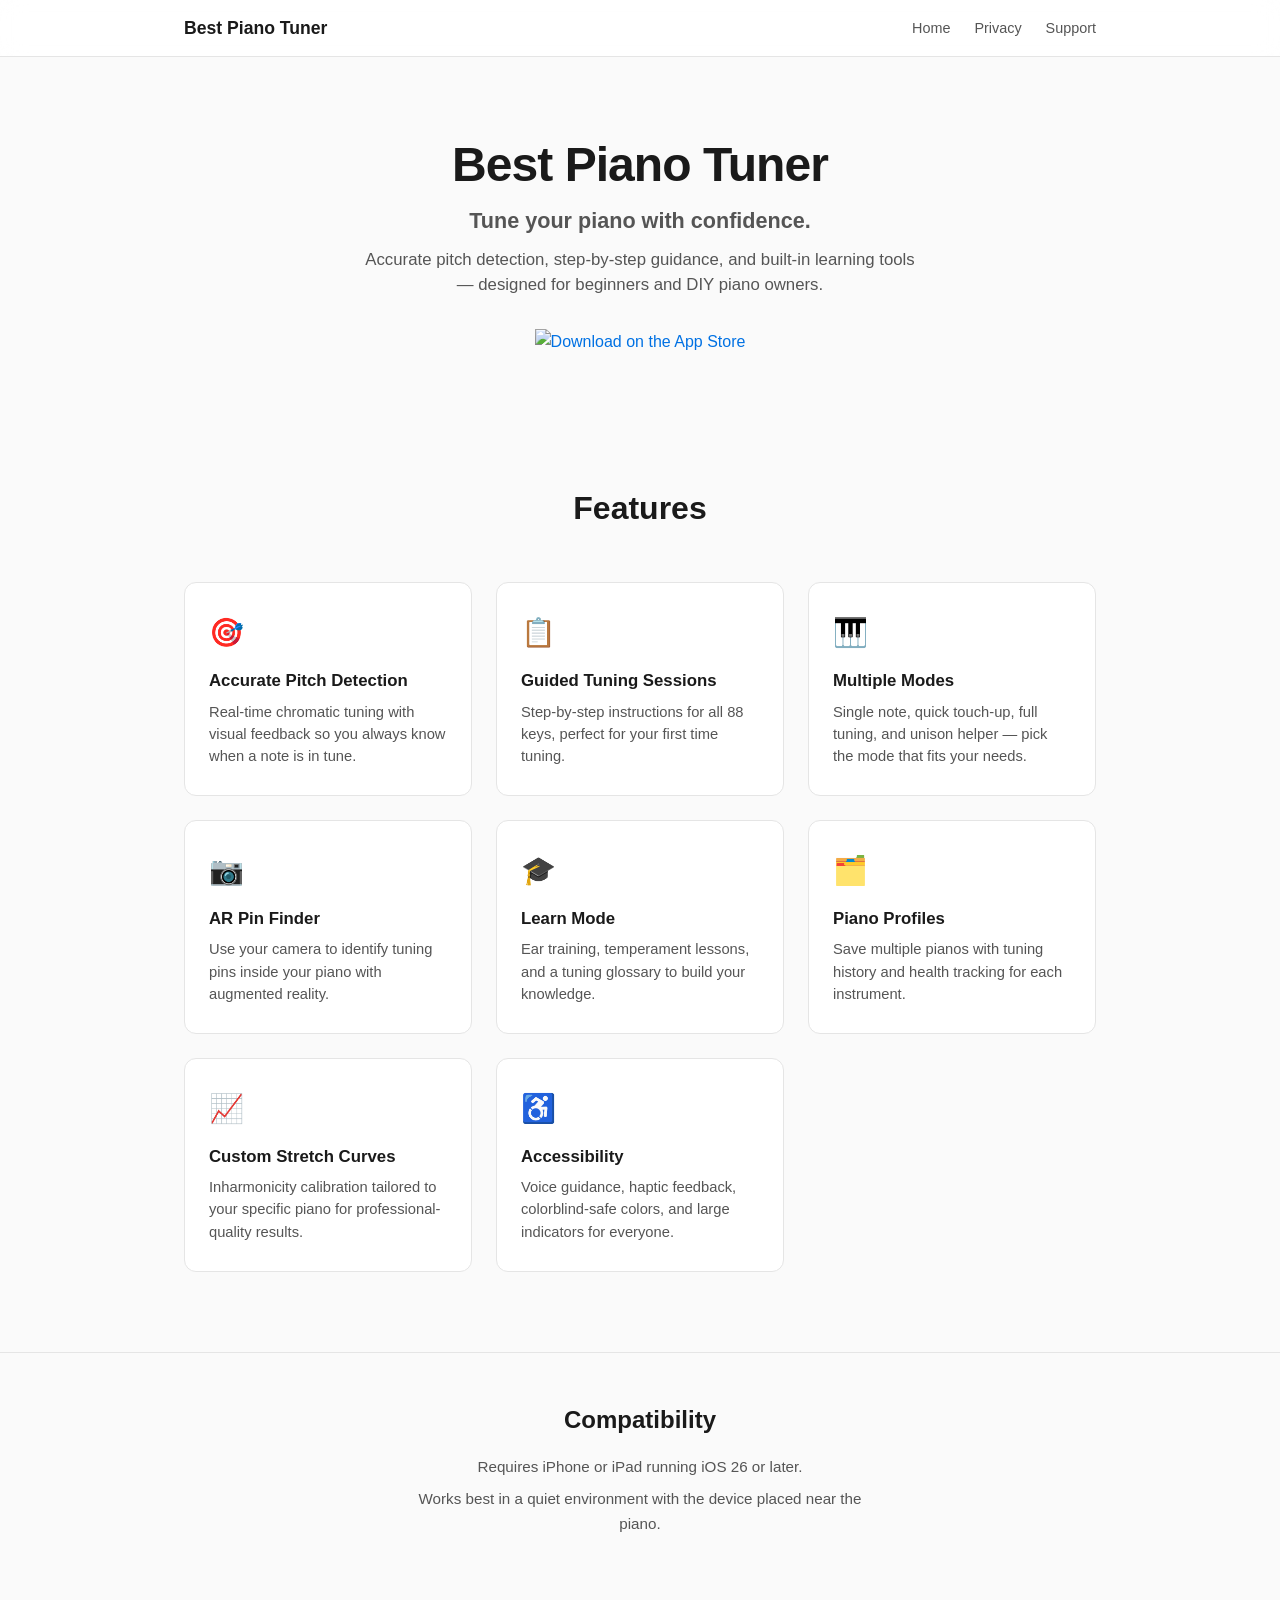
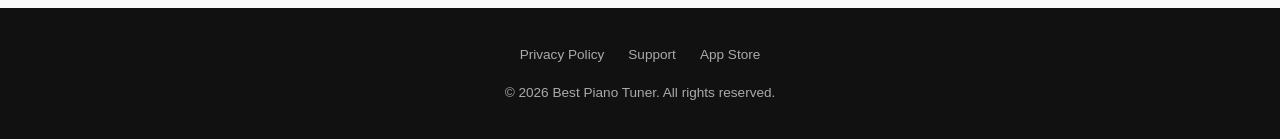
==== index.html @ fad6e64d "Add Best Piano Tuner website with landing, privacy, and support pages Three-page static site for the" ====
<!DOCTYPE html>
<html lang="en">
<head>
  <meta charset="UTF-8">
  <meta name="viewport" content="width=device-width, initial-scale=1.0">
  <title>Best Piano Tuner — Piano Tuning App for iPhone and iPad</title>
  <meta name="description" content="Best Piano Tuner is a piano tuning app for iPhone and iPad with accurate pitch detection, guided tuning sessions, AR pin finder, ear training, and piano profiles.">
  <link rel="stylesheet" href="style.css">
</head>
<body>

  <nav class="site-nav">
    <div class="container">
      <a href="index.html" class="logo">Best Piano Tuner</a>
      <ul class="nav-links">
        <li><a href="index.html">Home</a></li>
        <li><a href="privacy.html">Privacy</a></li>
        <li><a href="support.html">Support</a></li>
      </ul>
    </div>
  </nav>

  <header class="hero">
    <div class="container">
      <h1>Best Piano Tuner</h1>
      <p class="tagline">Tune your piano with confidence.</p>
      <p class="subtitle">Accurate pitch detection, step-by-step guidance, and built-in learning tools — designed for beginners and DIY piano owners.</p>
      <a href="https://apps.apple.com/app/best-piano-tuner" class="app-store-badge" aria-label="Download on the App Store">
        <img src="https://developer.apple.com/assets/elements/badges/download-on-the-app-store.svg" alt="Download on the App Store">
      </a>
    </div>
  </header>

  <section class="features">
    <div class="container">
      <h2>Features</h2>
      <div class="features-grid">

        <div class="feature-card">
          <span class="feature-icon" aria-hidden="true">🎯</span>
          <h3>Accurate Pitch Detection</h3>
          <p>Real-time chromatic tuning with visual feedback so you always know when a note is in tune.</p>
        </div>

        <div class="feature-card">
          <span class="feature-icon" aria-hidden="true">📋</span>
          <h3>Guided Tuning Sessions</h3>
          <p>Step-by-step instructions for all 88 keys, perfect for your first time tuning.</p>
        </div>

        <div class="feature-card">
          <span class="feature-icon" aria-hidden="true">🎹</span>
          <h3>Multiple Modes</h3>
          <p>Single note, quick touch-up, full tuning, and unison helper — pick the mode that fits your needs.</p>
        </div>

        <div class="feature-card">
          <span class="feature-icon" aria-hidden="true">📷</span>
          <h3>AR Pin Finder</h3>
          <p>Use your camera to identify tuning pins inside your piano with augmented reality.</p>
        </div>

        <div class="feature-card">
          <span class="feature-icon" aria-hidden="true">🎓</span>
          <h3>Learn Mode</h3>
          <p>Ear training, temperament lessons, and a tuning glossary to build your knowledge.</p>
        </div>

        <div class="feature-card">
          <span class="feature-icon" aria-hidden="true">🗂️</span>
          <h3>Piano Profiles</h3>
          <p>Save multiple pianos with tuning history and health tracking for each instrument.</p>
        </div>

        <div class="feature-card">
          <span class="feature-icon" aria-hidden="true">📈</span>
          <h3>Custom Stretch Curves</h3>
          <p>Inharmonicity calibration tailored to your specific piano for professional-quality results.</p>
        </div>

        <div class="feature-card">
          <span class="feature-icon" aria-hidden="true">♿</span>
          <h3>Accessibility</h3>
          <p>Voice guidance, haptic feedback, colorblind-safe colors, and large indicators for everyone.</p>
        </div>

      </div>
    </div>
  </section>

  <section class="compatibility">
    <div class="container">
      <h2>Compatibility</h2>
      <p>Requires iPhone or iPad running iOS 26 or later.</p>
      <p>Works best in a quiet environment with the device placed near the piano.</p>
    </div>
  </section>

  <footer class="site-footer">
    <ul class="footer-links">
      <li><a href="privacy.html">Privacy Policy</a></li>
      <li><a href="support.html">Support</a></li>
      <li><a href="https://apps.apple.com/app/best-piano-tuner">App Store</a></li>
    </ul>
    <p>&copy; 2026 Best Piano Tuner. All rights reserved.</p>
  </footer>

</body>
</html>
---- style.css ----
*, *::before, *::after {
  margin: 0;
  padding: 0;
  box-sizing: border-box;
}

:root {
  --color-bg: #fafafa;
  --color-text: #1a1a1a;
  --color-muted: #555;
  --color-accent: #0071e3;
  --color-accent-hover: #005bb5;
  --color-card-bg: #fff;
  --color-border: #e5e5e5;
  --color-footer-bg: #111;
  --color-footer-text: #aaa;
  --max-width: 960px;
  --radius: 12px;
}

html {
  font-size: 16px;
  scroll-behavior: smooth;
}

body {
  font-family: -apple-system, BlinkMacSystemFont, "Segoe UI", Roboto, Helvetica, Arial, sans-serif;
  color: var(--color-text);
  background: var(--color-bg);
  line-height: 1.6;
  -webkit-font-smoothing: antialiased;
}

a {
  color: var(--color-accent);
  text-decoration: none;
}

a:hover {
  text-decoration: underline;
}

/* ── Navigation ── */
.site-nav {
  background: rgba(255, 255, 255, 0.85);
  backdrop-filter: blur(12px);
  -webkit-backdrop-filter: blur(12px);
  border-bottom: 1px solid var(--color-border);
  position: sticky;
  top: 0;
  z-index: 100;
}

.site-nav .container {
  display: flex;
  align-items: center;
  justify-content: space-between;
  height: 56px;
}

.site-nav .logo {
  font-weight: 700;
  font-size: 1.1rem;
  color: var(--color-text);
}

.site-nav .logo:hover {
  text-decoration: none;
}

.nav-links {
  display: flex;
  gap: 24px;
  list-style: none;
}

.nav-links a {
  color: var(--color-muted);
  font-size: 0.9rem;
  font-weight: 500;
  transition: color 0.2s;
}

.nav-links a:hover {
  color: var(--color-text);
  text-decoration: none;
}

/* ── Container ── */
.container {
  max-width: var(--max-width);
  margin: 0 auto;
  padding: 0 24px;
}

/* ── Hero ── */
.hero {
  text-align: center;
  padding: 80px 24px 64px;
}

.hero h1 {
  font-size: 3rem;
  font-weight: 800;
  letter-spacing: -0.02em;
  line-height: 1.15;
  margin-bottom: 12px;
}

.hero .tagline {
  font-size: 1.35rem;
  font-weight: 600;
  color: var(--color-muted);
  margin-bottom: 8px;
}

.hero .subtitle {
  font-size: 1.05rem;
  color: var(--color-muted);
  max-width: 560px;
  margin: 0 auto 32px;
  line-height: 1.5;
}

.app-store-badge {
  display: inline-block;
  transition: opacity 0.2s;
}

.app-store-badge:hover {
  opacity: 0.8;
}

.app-store-badge img {
  height: 54px;
}

/* ── Features ── */
.features {
  padding: 64px 0 80px;
}

.features h2 {
  text-align: center;
  font-size: 2rem;
  font-weight: 700;
  margin-bottom: 48px;
}

.features-grid {
  display: grid;
  grid-template-columns: repeat(auto-fill, minmax(260px, 1fr));
  gap: 24px;
}

.feature-card {
  background: var(--color-card-bg);
  border: 1px solid var(--color-border);
  border-radius: var(--radius);
  padding: 28px 24px;
  transition: box-shadow 0.2s, transform 0.2s;
}

.feature-card:hover {
  box-shadow: 0 4px 20px rgba(0, 0, 0, 0.06);
  transform: translateY(-2px);
}

.feature-icon {
  font-size: 1.75rem;
  margin-bottom: 12px;
  display: block;
}

.feature-card h3 {
  font-size: 1.05rem;
  font-weight: 700;
  margin-bottom: 6px;
}

.feature-card p {
  font-size: 0.92rem;
  color: var(--color-muted);
  line-height: 1.5;
}

/* ── Compatibility ── */
.compatibility {
  text-align: center;
  padding: 48px 0 64px;
  border-top: 1px solid var(--color-border);
}

.compatibility h2 {
  font-size: 1.5rem;
  font-weight: 700;
  margin-bottom: 16px;
}

.compatibility p {
  font-size: 0.95rem;
  color: var(--color-muted);
  max-width: 480px;
  margin: 0 auto 8px;
}

/* ── Content pages (privacy, support) ── */
.page-content {
  padding: 64px 0 80px;
}

.page-content h1 {
  font-size: 2.2rem;
  font-weight: 800;
  margin-bottom: 8px;
}

.page-content .last-updated {
  font-size: 0.9rem;
  color: var(--color-muted);
  margin-bottom: 40px;
}

.page-content h2 {
  font-size: 1.35rem;
  font-weight: 700;
  margin: 36px 0 12px;
}

.page-content h3 {
  font-size: 1.1rem;
  font-weight: 600;
  margin: 24px 0 8px;
}

.page-content p {
  margin-bottom: 14px;
  color: var(--color-text);
  line-height: 1.7;
}

.page-content ul {
  margin: 0 0 14px 24px;
}

.page-content li {
  margin-bottom: 6px;
  line-height: 1.6;
}

/* ── FAQ ── */
.faq-item {
  border-bottom: 1px solid var(--color-border);
  padding: 20px 0;
}

.faq-item:first-of-type {
  border-top: 1px solid var(--color-border);
}

.faq-item dt {
  font-weight: 700;
  font-size: 1rem;
  margin-bottom: 8px;
}

.faq-item dd {
  color: var(--color-muted);
  font-size: 0.95rem;
  line-height: 1.6;
}

/* ── Footer ── */
.site-footer {
  background: var(--color-footer-bg);
  color: var(--color-footer-text);
  text-align: center;
  padding: 36px 24px;
  font-size: 0.85rem;
}

.footer-links {
  display: flex;
  justify-content: center;
  gap: 24px;
  list-style: none;
  margin-bottom: 16px;
}

.footer-links a {
  color: var(--color-footer-text);
  transition: color 0.2s;
}

.footer-links a:hover {
  color: #fff;
  text-decoration: none;
}

/* ── Responsive ── */
@media (max-width: 600px) {
  .hero h1 {
    font-size: 2rem;
  }

  .hero .tagline {
    font-size: 1.1rem;
  }

  .hero .subtitle {
    font-size: 0.95rem;
  }

  .features-grid {
    grid-template-columns: 1fr;
  }

  .nav-links {
    gap: 16px;
  }

  .nav-links a {
    font-size: 0.82rem;
  }
}
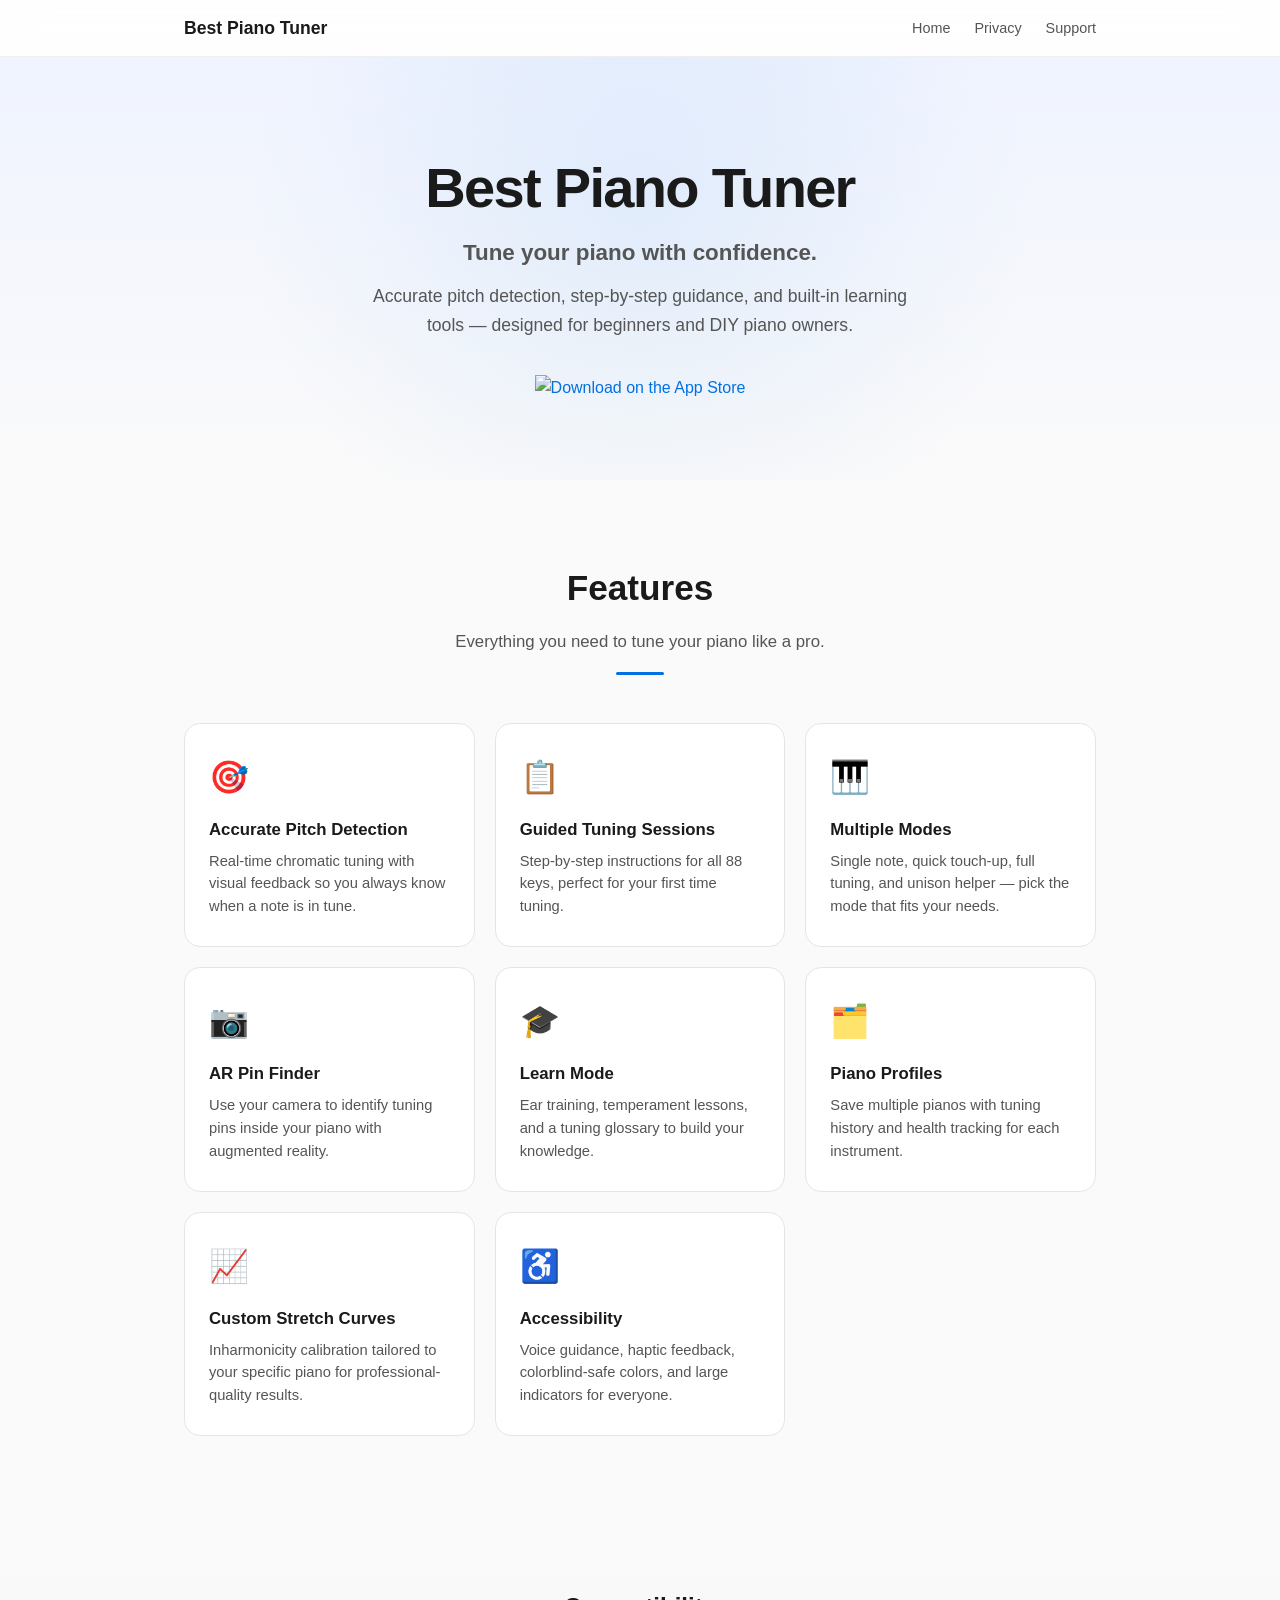
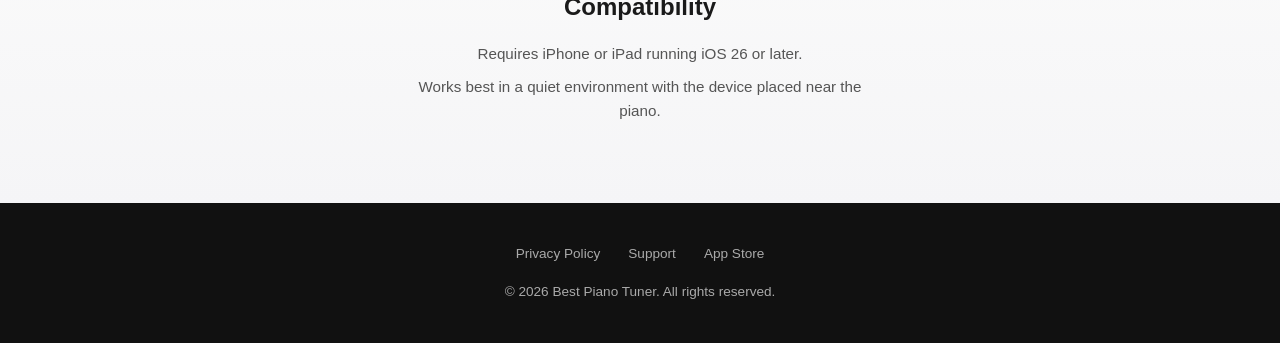
==== commit b91553ce: "Polish website with animations, better privacy page, and visual upgrades Landing page: - Gradient he" ====
--- a/index.html
+++ b/index.html
@@ -33,52 +33,54 @@
 
   <section class="features">
     <div class="container">
-      <h2>Features</h2>
+      <h2 class="fade-in">Features</h2>
+      <p class="section-subtitle fade-in">Everything you need to tune your piano like a pro.</p>
+      <hr class="section-divider fade-in">
       <div class="features-grid">
 
-        <div class="feature-card">
+        <div class="feature-card fade-in">
           <span class="feature-icon" aria-hidden="true">🎯</span>
           <h3>Accurate Pitch Detection</h3>
           <p>Real-time chromatic tuning with visual feedback so you always know when a note is in tune.</p>
         </div>
 
-        <div class="feature-card">
+        <div class="feature-card fade-in">
           <span class="feature-icon" aria-hidden="true">📋</span>
           <h3>Guided Tuning Sessions</h3>
           <p>Step-by-step instructions for all 88 keys, perfect for your first time tuning.</p>
         </div>
 
-        <div class="feature-card">
+        <div class="feature-card fade-in">
           <span class="feature-icon" aria-hidden="true">🎹</span>
           <h3>Multiple Modes</h3>
           <p>Single note, quick touch-up, full tuning, and unison helper — pick the mode that fits your needs.</p>
         </div>
 
-        <div class="feature-card">
+        <div class="feature-card fade-in">
           <span class="feature-icon" aria-hidden="true">📷</span>
           <h3>AR Pin Finder</h3>
           <p>Use your camera to identify tuning pins inside your piano with augmented reality.</p>
         </div>
 
-        <div class="feature-card">
+        <div class="feature-card fade-in">
           <span class="feature-icon" aria-hidden="true">🎓</span>
           <h3>Learn Mode</h3>
           <p>Ear training, temperament lessons, and a tuning glossary to build your knowledge.</p>
         </div>
 
-        <div class="feature-card">
+        <div class="feature-card fade-in">
           <span class="feature-icon" aria-hidden="true">🗂️</span>
           <h3>Piano Profiles</h3>
           <p>Save multiple pianos with tuning history and health tracking for each instrument.</p>
         </div>
 
-        <div class="feature-card">
+        <div class="feature-card fade-in">
           <span class="feature-icon" aria-hidden="true">📈</span>
           <h3>Custom Stretch Curves</h3>
           <p>Inharmonicity calibration tailored to your specific piano for professional-quality results.</p>
         </div>
 
-        <div class="feature-card">
+        <div class="feature-card fade-in">
           <span class="feature-icon" aria-hidden="true">♿</span>
           <h3>Accessibility</h3>
           <p>Voice guidance, haptic feedback, colorblind-safe colors, and large indicators for everyone.</p>
@@ -88,7 +90,7 @@
     </div>
   </section>
 
-  <section class="compatibility">
+  <section class="compatibility fade-in">
     <div class="container">
       <h2>Compatibility</h2>
       <p>Requires iPhone or iPad running iOS 26 or later.</p>
@@ -105,5 +107,27 @@
     <p>&copy; 2026 Best Piano Tuner. All rights reserved.</p>
   </footer>
 
+  <script>
+    document.addEventListener("DOMContentLoaded", function () {
+      var els = document.querySelectorAll(".fade-in");
+      if (!("IntersectionObserver" in window)) {
+        els.forEach(function (el) { el.classList.add("visible"); });
+        return;
+      }
+      var observer = new IntersectionObserver(function (entries) {
+        entries.forEach(function (entry) {
+          if (entry.isIntersecting) {
+            entry.target.classList.add("visible");
+            observer.unobserve(entry.target);
+          }
+        });
+      }, { threshold: 0.1, rootMargin: "0px 0px -40px 0px" });
+      els.forEach(function (el, i) {
+        el.style.transitionDelay = (i * 0.06) + "s";
+        observer.observe(el);
+      });
+    });
+  </script>
+
 </body>
 </html>
--- a/style.css
+++ b/style.css
@@ -15,7 +15,7 @@
   --color-footer-bg: #111;
   --color-footer-text: #aaa;
   --max-width: 960px;
-  --radius: 12px;
+  --radius: 16px;
 }
 
 html {
@@ -40,12 +40,52 @@
   text-decoration: underline;
 }
 
+/* ── Fade-in animation ── */
+@keyframes fadeInUp {
+  from {
+    opacity: 0;
+    transform: translateY(24px);
+  }
+  to {
+    opacity: 1;
+    transform: translateY(0);
+  }
+}
+
+@keyframes fadeIn {
+  from { opacity: 0; }
+  to { opacity: 1; }
+}
+
+@keyframes scaleIn {
+  from {
+    opacity: 0;
+    transform: scale(0.92);
+  }
+  to {
+    opacity: 1;
+    transform: scale(1);
+  }
+}
+
+.fade-in {
+  opacity: 0;
+  transform: translateY(24px);
+  transition: opacity 0.7s cubic-bezier(0.22, 1, 0.36, 1),
+              transform 0.7s cubic-bezier(0.22, 1, 0.36, 1);
+}
+
+.fade-in.visible {
+  opacity: 1;
+  transform: translateY(0);
+}
+
 /* ── Navigation ── */
 .site-nav {
-  background: rgba(255, 255, 255, 0.85);
-  backdrop-filter: blur(12px);
-  -webkit-backdrop-filter: blur(12px);
-  border-bottom: 1px solid var(--color-border);
+  background: rgba(255, 255, 255, 0.82);
+  backdrop-filter: blur(20px) saturate(180%);
+  -webkit-backdrop-filter: blur(20px) saturate(180%);
+  border-bottom: 1px solid rgba(0, 0, 0, 0.06);
   position: sticky;
   top: 0;
   z-index: 100;
@@ -96,61 +136,98 @@
 /* ── Hero ── */
 .hero {
   text-align: center;
-  padding: 80px 24px 64px;
+  padding: 100px 24px 80px;
+  background: linear-gradient(180deg, #f0f4ff 0%, var(--color-bg) 100%);
+  position: relative;
+  overflow: hidden;
+}
+
+.hero::before {
+  content: "";
+  position: absolute;
+  top: -60%;
+  left: 50%;
+  transform: translateX(-50%);
+  width: 800px;
+  height: 800px;
+  background: radial-gradient(circle, rgba(0, 113, 227, 0.08) 0%, transparent 70%);
+  pointer-events: none;
 }
 
 .hero h1 {
-  font-size: 3rem;
+  font-size: 3.5rem;
   font-weight: 800;
-  letter-spacing: -0.02em;
-  line-height: 1.15;
+  letter-spacing: -0.03em;
+  line-height: 1.1;
+  margin-bottom: 16px;
+  animation: fadeInUp 0.8s cubic-bezier(0.22, 1, 0.36, 1) both;
+}
+
+.hero .tagline {
+  font-size: 1.4rem;
+  font-weight: 600;
+  color: var(--color-muted);
   margin-bottom: 12px;
-}
-
-.hero .tagline {
-  font-size: 1.35rem;
-  font-weight: 600;
-  color: var(--color-muted);
-  margin-bottom: 8px;
+  animation: fadeInUp 0.8s cubic-bezier(0.22, 1, 0.36, 1) 0.1s both;
 }
 
 .hero .subtitle {
-  font-size: 1.05rem;
-  color: var(--color-muted);
-  max-width: 560px;
-  margin: 0 auto 32px;
-  line-height: 1.5;
+  font-size: 1.1rem;
+  color: var(--color-muted);
+  max-width: 540px;
+  margin: 0 auto 36px;
+  line-height: 1.6;
+  animation: fadeInUp 0.8s cubic-bezier(0.22, 1, 0.36, 1) 0.2s both;
 }
 
 .app-store-badge {
   display: inline-block;
-  transition: opacity 0.2s;
+  transition: opacity 0.2s, transform 0.2s;
+  animation: fadeInUp 0.8s cubic-bezier(0.22, 1, 0.36, 1) 0.3s both;
 }
 
 .app-store-badge:hover {
-  opacity: 0.8;
+  opacity: 0.85;
+  transform: scale(1.04);
 }
 
 .app-store-badge img {
   height: 54px;
 }
 
+/* ── Section divider ── */
+.section-divider {
+  width: 48px;
+  height: 3px;
+  background: var(--color-accent);
+  border: none;
+  border-radius: 2px;
+  margin: 0 auto 48px;
+}
+
 /* ── Features ── */
 .features {
-  padding: 64px 0 80px;
+  padding: 80px 0 96px;
 }
 
 .features h2 {
   text-align: center;
-  font-size: 2rem;
-  font-weight: 700;
-  margin-bottom: 48px;
+  font-size: 2.2rem;
+  font-weight: 700;
+  margin-bottom: 12px;
+}
+
+.features .section-subtitle {
+  text-align: center;
+  color: var(--color-muted);
+  font-size: 1.05rem;
+  margin-bottom: 16px;
 }
 
 .features-grid {
   display: grid;
   grid-template-columns: repeat(auto-fill, minmax(260px, 1fr));
-  gap: 24px;
+  gap: 20px;
 }
 
 .feature-card {
@@ -158,17 +235,39 @@
   border: 1px solid var(--color-border);
   border-radius: var(--radius);
   padding: 28px 24px;
-  transition: box-shadow 0.2s, transform 0.2s;
+  transition: box-shadow 0.35s cubic-bezier(0.22, 1, 0.36, 1),
+              transform 0.35s cubic-bezier(0.22, 1, 0.36, 1),
+              border-color 0.35s;
+  position: relative;
+  overflow: hidden;
+}
+
+.feature-card::before {
+  content: "";
+  position: absolute;
+  top: 0;
+  left: 0;
+  right: 0;
+  height: 3px;
+  background: linear-gradient(90deg, var(--color-accent), #64b5f6);
+  transform: scaleX(0);
+  transform-origin: left;
+  transition: transform 0.35s cubic-bezier(0.22, 1, 0.36, 1);
 }
 
 .feature-card:hover {
-  box-shadow: 0 4px 20px rgba(0, 0, 0, 0.06);
-  transform: translateY(-2px);
+  box-shadow: 0 8px 32px rgba(0, 0, 0, 0.08);
+  transform: translateY(-4px);
+  border-color: rgba(0, 113, 227, 0.2);
+}
+
+.feature-card:hover::before {
+  transform: scaleX(1);
 }
 
 .feature-icon {
-  font-size: 1.75rem;
-  margin-bottom: 12px;
+  font-size: 2rem;
+  margin-bottom: 14px;
   display: block;
 }
 
@@ -181,14 +280,14 @@
 .feature-card p {
   font-size: 0.92rem;
   color: var(--color-muted);
-  line-height: 1.5;
+  line-height: 1.55;
 }
 
 /* ── Compatibility ── */
 .compatibility {
   text-align: center;
-  padding: 48px 0 64px;
-  border-top: 1px solid var(--color-border);
+  padding: 56px 0 72px;
+  background: linear-gradient(180deg, var(--color-bg) 0%, #f5f5f7 100%);
 }
 
 .compatibility h2 {
@@ -207,24 +306,28 @@
 /* ── Content pages (privacy, support) ── */
 .page-content {
   padding: 64px 0 80px;
+  animation: fadeIn 0.6s ease both;
 }
 
 .page-content h1 {
-  font-size: 2.2rem;
+  font-size: 2.4rem;
   font-weight: 800;
   margin-bottom: 8px;
+  letter-spacing: -0.02em;
 }
 
 .page-content .last-updated {
-  font-size: 0.9rem;
+  font-size: 0.88rem;
   color: var(--color-muted);
   margin-bottom: 40px;
+  padding-bottom: 24px;
+  border-bottom: 1px solid var(--color-border);
 }
 
 .page-content h2 {
   font-size: 1.35rem;
   font-weight: 700;
-  margin: 36px 0 12px;
+  margin: 40px 0 12px;
 }
 
 .page-content h3 {
@@ -236,7 +339,7 @@
 .page-content p {
   margin-bottom: 14px;
   color: var(--color-text);
-  line-height: 1.7;
+  line-height: 1.75;
 }
 
 .page-content ul {
@@ -248,10 +351,69 @@
   line-height: 1.6;
 }
 
+/* ── Privacy summary cards ── */
+.privacy-summary {
+  display: grid;
+  grid-template-columns: repeat(auto-fill, minmax(200px, 1fr));
+  gap: 16px;
+  margin: 28px 0 40px;
+}
+
+.privacy-card {
+  background: var(--color-card-bg);
+  border: 1px solid var(--color-border);
+  border-radius: var(--radius);
+  padding: 20px;
+  text-align: center;
+  transition: box-shadow 0.3s, transform 0.3s;
+}
+
+.privacy-card:hover {
+  box-shadow: 0 4px 16px rgba(0, 0, 0, 0.06);
+  transform: translateY(-2px);
+}
+
+.privacy-card .privacy-icon {
+  font-size: 1.75rem;
+  display: block;
+  margin-bottom: 8px;
+}
+
+.privacy-card h3 {
+  font-size: 0.95rem;
+  font-weight: 700;
+  margin: 0 0 4px;
+}
+
+.privacy-card p {
+  font-size: 0.85rem;
+  color: var(--color-muted);
+  margin: 0;
+  line-height: 1.45;
+}
+
+/* ── Privacy detail sections ── */
+.privacy-section {
+  background: var(--color-card-bg);
+  border: 1px solid var(--color-border);
+  border-radius: var(--radius);
+  padding: 24px;
+  margin-bottom: 16px;
+}
+
+.privacy-section h3 {
+  margin-top: 0;
+}
+
+.privacy-section p {
+  margin-bottom: 0;
+}
+
 /* ── FAQ ── */
 .faq-item {
   border-bottom: 1px solid var(--color-border);
-  padding: 20px 0;
+  padding: 24px 0;
+  transition: background 0.2s;
 }
 
 .faq-item:first-of-type {
@@ -260,14 +422,39 @@
 
 .faq-item dt {
   font-weight: 700;
-  font-size: 1rem;
+  font-size: 1.02rem;
   margin-bottom: 8px;
+  color: var(--color-text);
+}
+
+.faq-item dt::before {
+  content: "Q: ";
+  color: var(--color-accent);
+  font-weight: 800;
 }
 
 .faq-item dd {
   color: var(--color-muted);
   font-size: 0.95rem;
-  line-height: 1.6;
+  line-height: 1.65;
+  padding-left: 24px;
+}
+
+/* ── Contact card ── */
+.contact-card {
+  background: linear-gradient(135deg, #f0f4ff, #f8f9ff);
+  border: 1px solid rgba(0, 113, 227, 0.15);
+  border-radius: var(--radius);
+  padding: 28px;
+  margin-top: 32px;
+}
+
+.contact-card h2 {
+  margin-top: 0;
+}
+
+.contact-card a {
+  font-weight: 600;
 }
 
 /* ── Footer ── */
@@ -275,14 +462,14 @@
   background: var(--color-footer-bg);
   color: var(--color-footer-text);
   text-align: center;
-  padding: 36px 24px;
+  padding: 40px 24px;
   font-size: 0.85rem;
 }
 
 .footer-links {
   display: flex;
   justify-content: center;
-  gap: 24px;
+  gap: 28px;
   list-style: none;
   margin-bottom: 16px;
 }
@@ -299,22 +486,34 @@
 
 /* ── Responsive ── */
 @media (max-width: 600px) {
+  .hero {
+    padding: 72px 24px 56px;
+  }
+
   .hero h1 {
-    font-size: 2rem;
+    font-size: 2.2rem;
   }
 
   .hero .tagline {
-    font-size: 1.1rem;
+    font-size: 1.15rem;
   }
 
   .hero .subtitle {
     font-size: 0.95rem;
   }
 
+  .features {
+    padding: 56px 0 64px;
+  }
+
   .features-grid {
     grid-template-columns: 1fr;
   }
 
+  .privacy-summary {
+    grid-template-columns: repeat(2, 1fr);
+  }
+
   .nav-links {
     gap: 16px;
   }
@@ -322,4 +521,8 @@
   .nav-links a {
     font-size: 0.82rem;
   }
-}
+
+  .page-content h1 {
+    font-size: 1.8rem;
+  }
+}
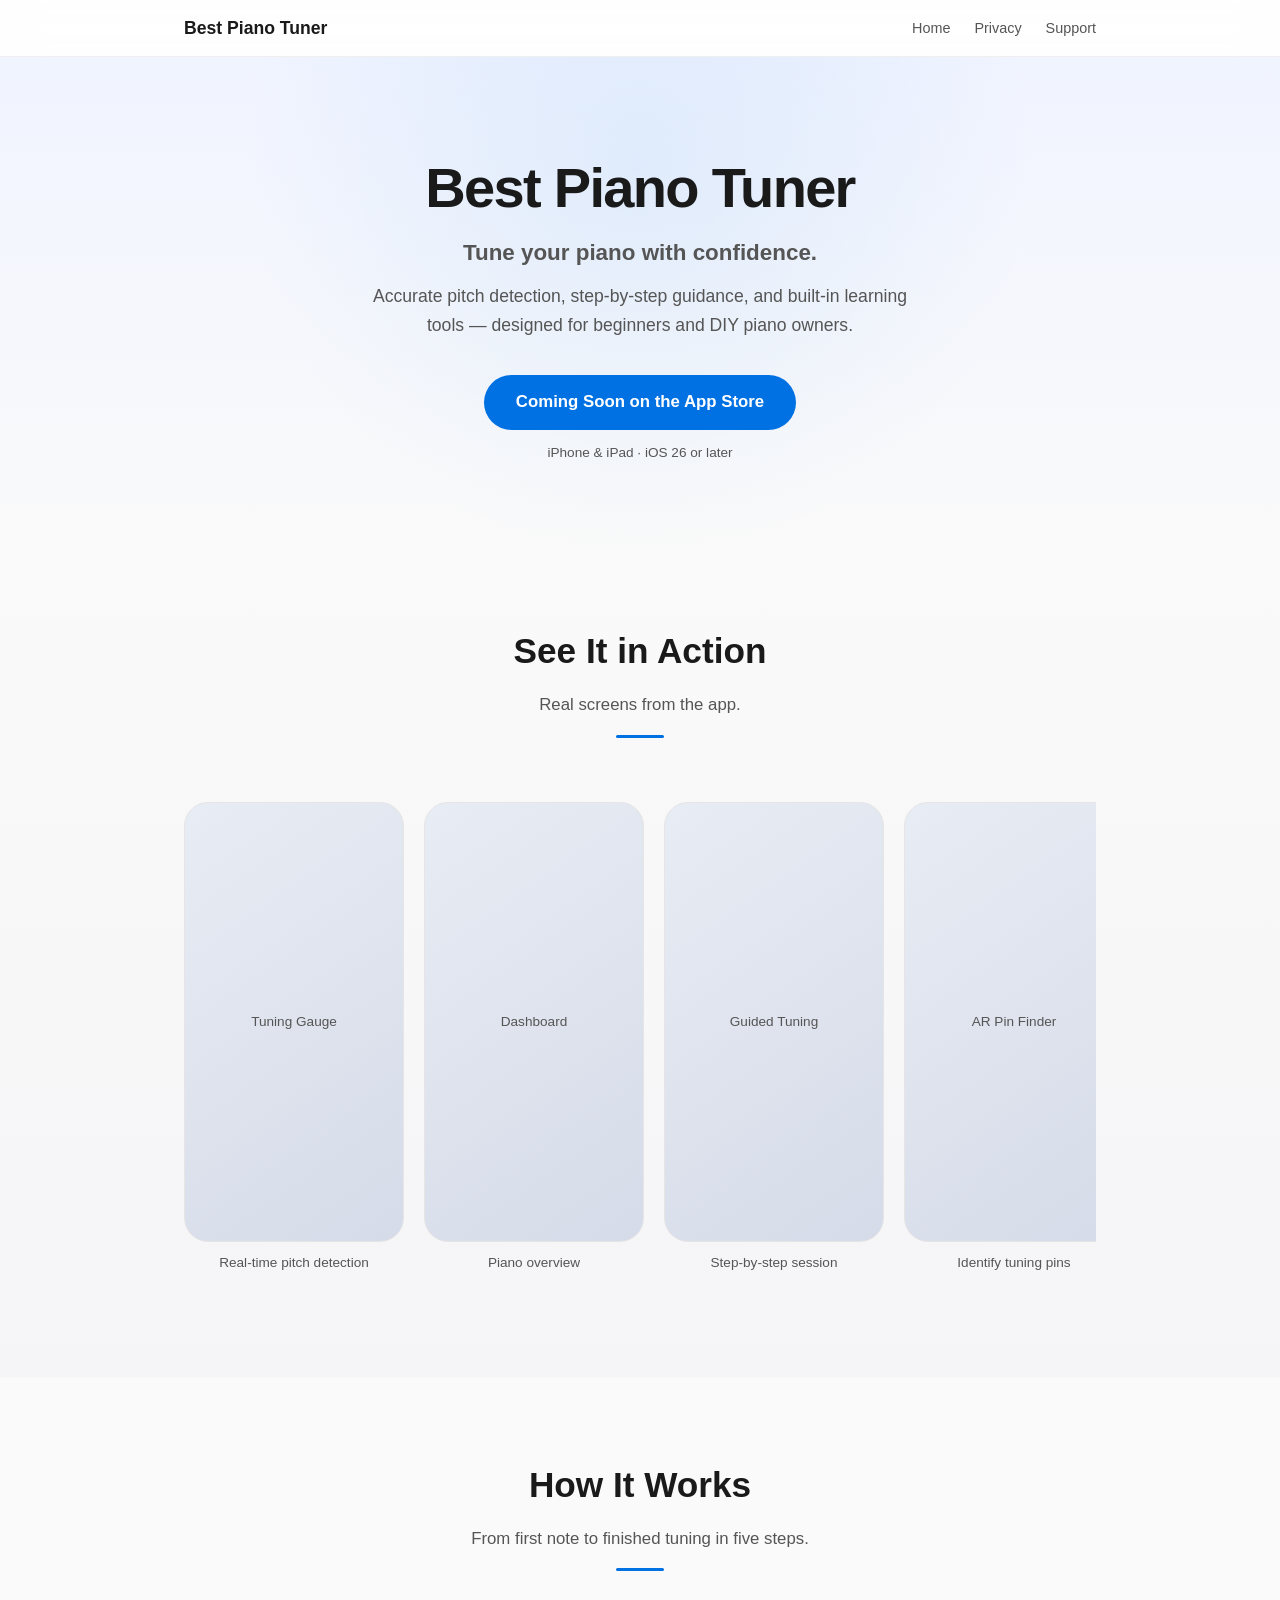
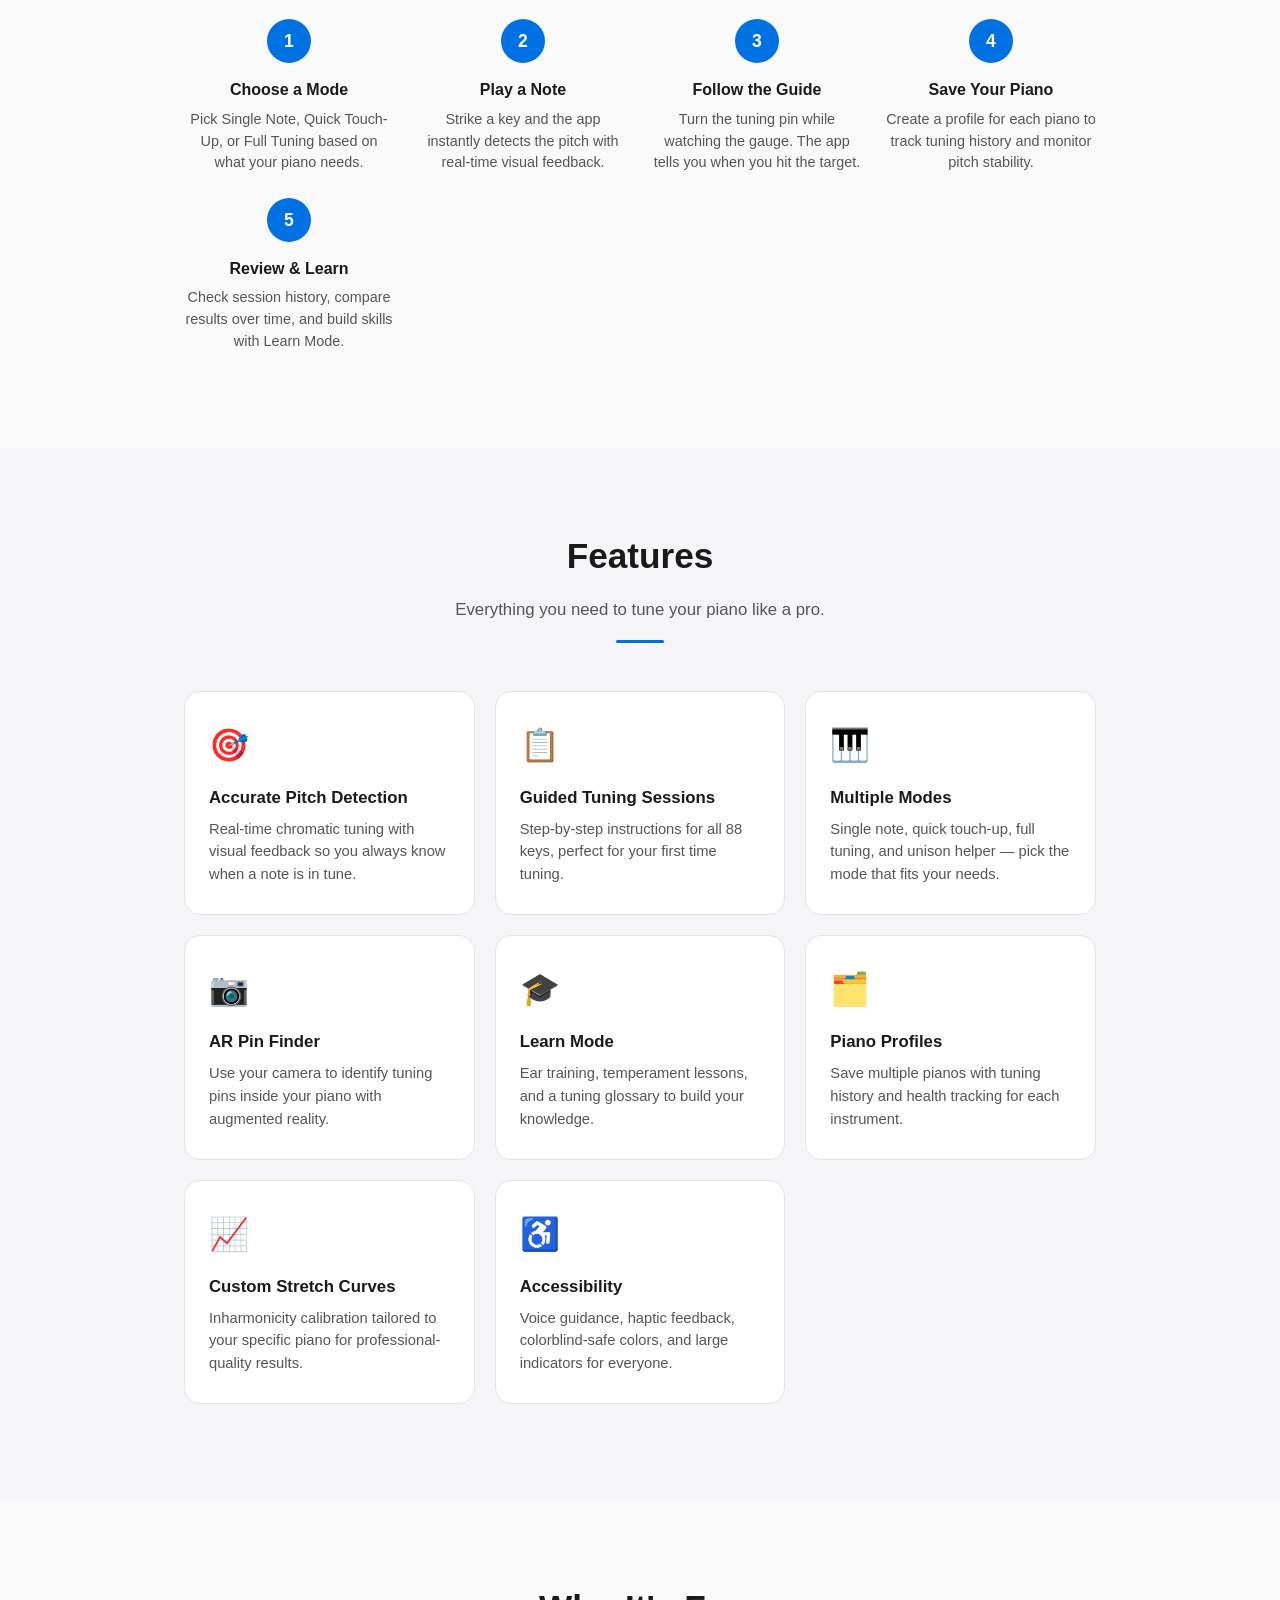
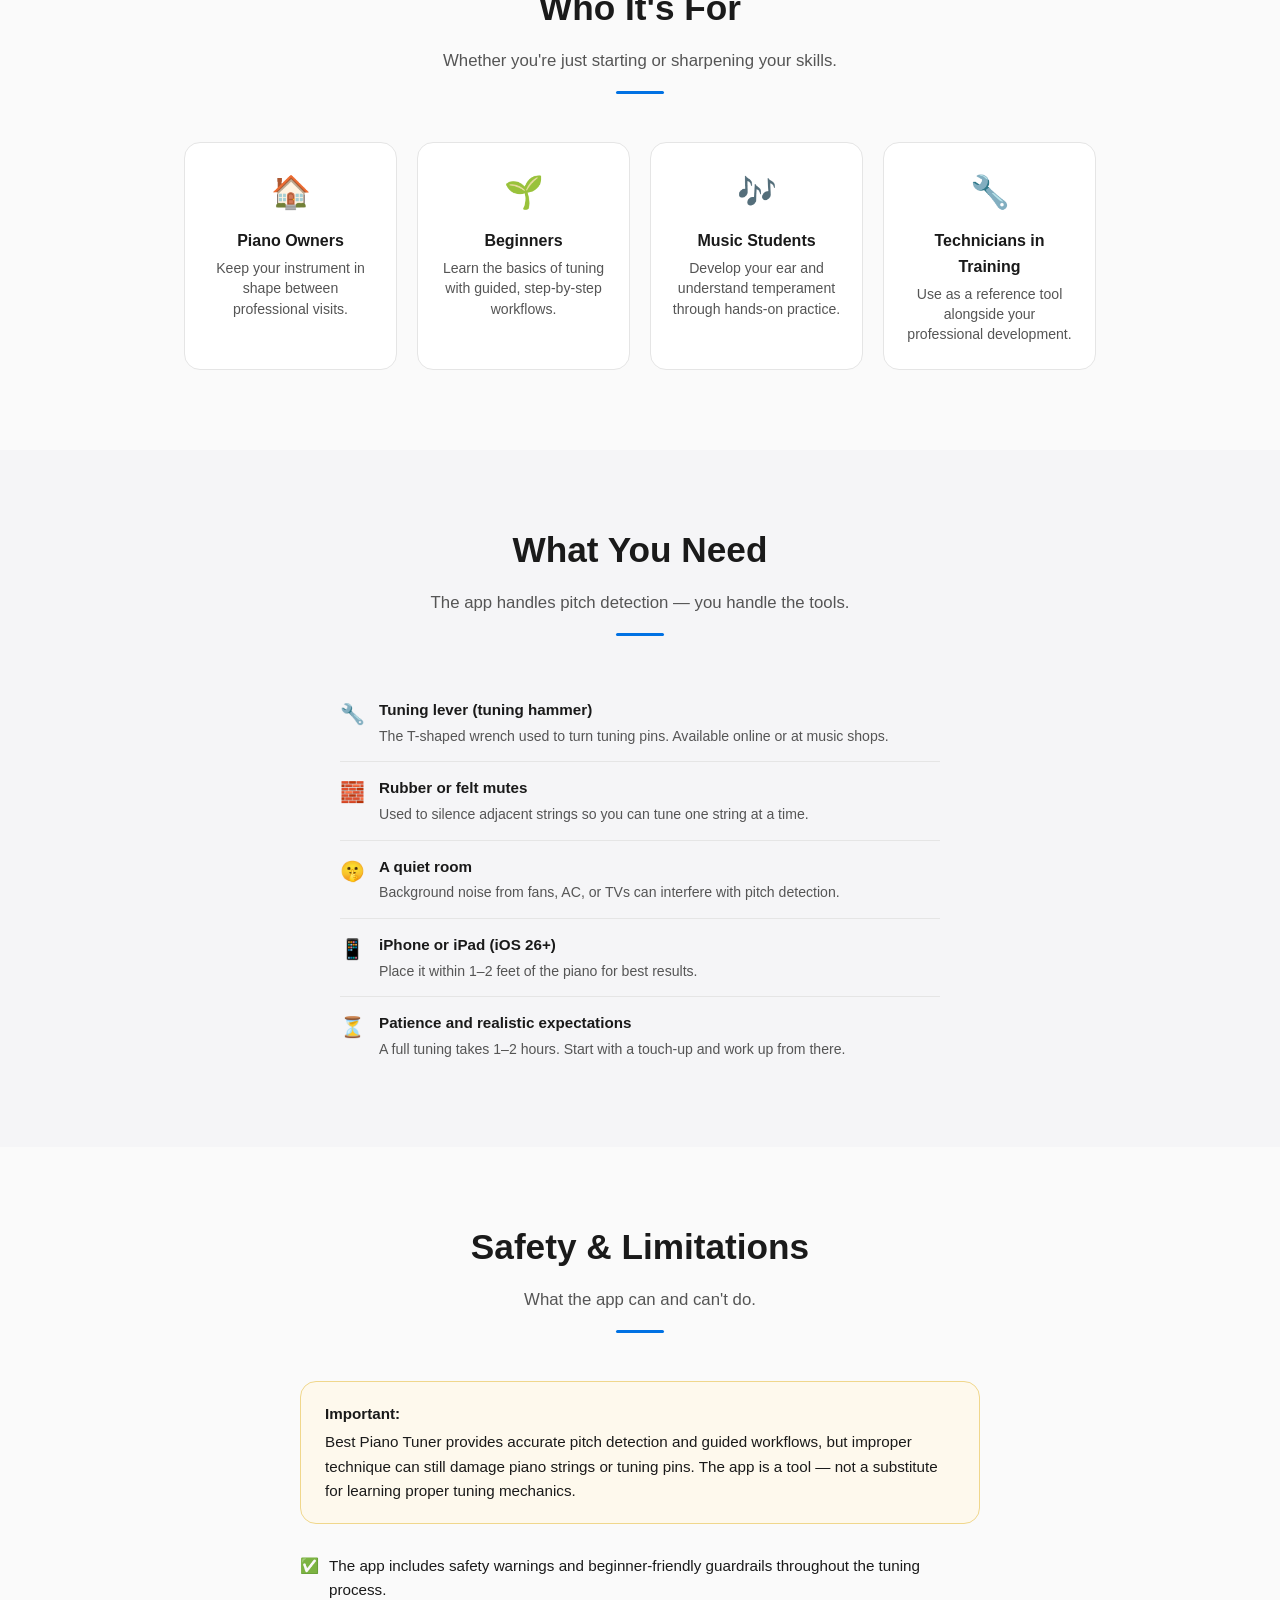
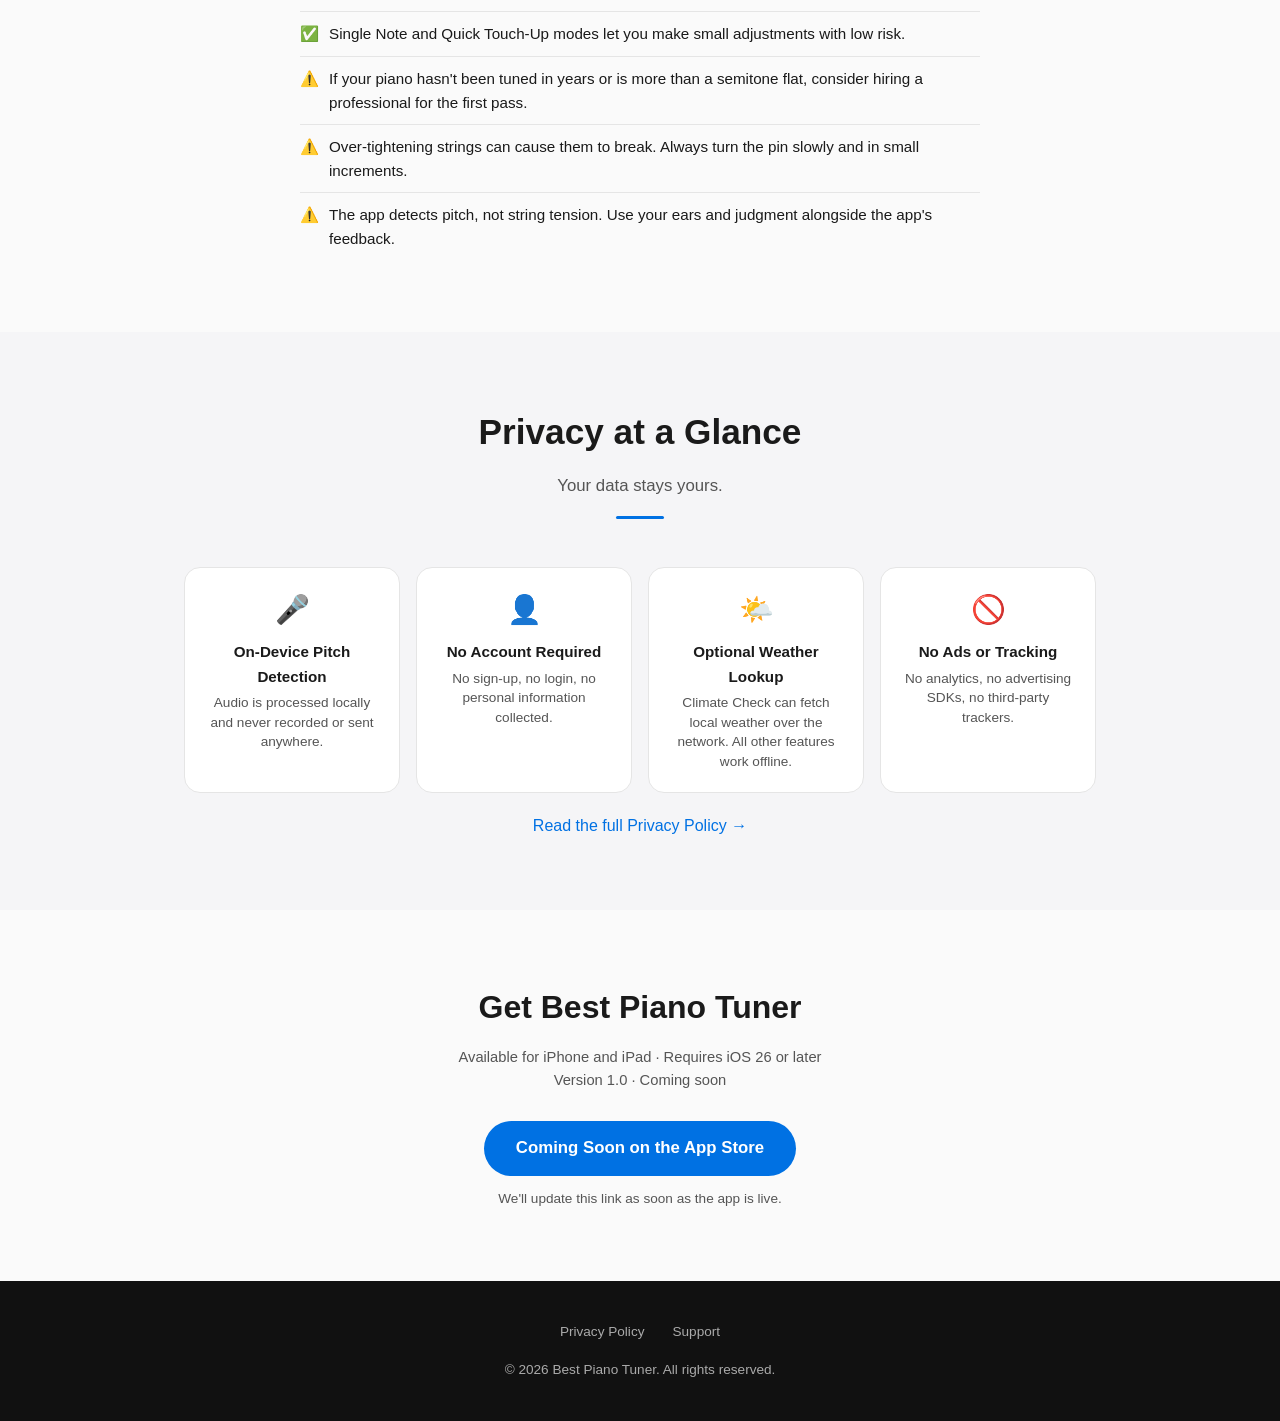
==== commit ee5a78b0: "Address all review findings: accuracy, proof, trust, and SEO High priority fixes: - Fix offline/no-n" ====
--- a/index.html
+++ b/index.html
@@ -5,6 +5,42 @@
   <meta name="viewport" content="width=device-width, initial-scale=1.0">
   <title>Best Piano Tuner — Piano Tuning App for iPhone and iPad</title>
   <meta name="description" content="Best Piano Tuner is a piano tuning app for iPhone and iPad with accurate pitch detection, guided tuning sessions, AR pin finder, ear training, and piano profiles.">
+  <link rel="canonical" href="https://elilinden.github.io/BestPianoTuner/">
+
+  <!-- Open Graph -->
+  <meta property="og:title" content="Best Piano Tuner — Piano Tuning App for iPhone and iPad">
+  <meta property="og:description" content="Accurate pitch detection, guided tuning sessions, AR pin finder, ear training, and piano profiles. Designed for beginners and DIY piano owners.">
+  <meta property="og:type" content="website">
+  <meta property="og:url" content="https://elilinden.github.io/BestPianoTuner/">
+  <meta property="og:image" content="https://elilinden.github.io/BestPianoTuner/og-image.png">
+
+  <!-- Twitter Card -->
+  <meta name="twitter:card" content="summary_large_image">
+  <meta name="twitter:title" content="Best Piano Tuner — Piano Tuning App for iPhone and iPad">
+  <meta name="twitter:description" content="Accurate pitch detection, guided tuning sessions, AR pin finder, ear training, and piano profiles.">
+  <meta name="twitter:image" content="https://elilinden.github.io/BestPianoTuner/og-image.png">
+
+  <!-- Favicon / Apple Touch Icon -->
+  <link rel="icon" href="favicon.ico" sizes="any">
+  <link rel="apple-touch-icon" href="apple-touch-icon.png">
+
+  <!-- Structured Data -->
+  <script type="application/ld+json">
+  {
+    "@context": "https://schema.org",
+    "@type": "SoftwareApplication",
+    "name": "Best Piano Tuner",
+    "operatingSystem": "iOS 26",
+    "applicationCategory": "MusicApplication",
+    "description": "Piano tuning app for iPhone and iPad with accurate pitch detection, guided tuning sessions, AR pin finder, ear training, and piano profiles.",
+    "offers": {
+      "@type": "Offer",
+      "price": "0",
+      "priceCurrency": "USD"
+    }
+  }
+  </script>
+
   <link rel="stylesheet" href="style.css">
 </head>
 <body>
@@ -20,81 +56,281 @@
     </div>
   </nav>
 
+  <!-- ── Hero ── -->
   <header class="hero">
     <div class="container">
       <h1>Best Piano Tuner</h1>
       <p class="tagline">Tune your piano with confidence.</p>
       <p class="subtitle">Accurate pitch detection, step-by-step guidance, and built-in learning tools — designed for beginners and DIY piano owners.</p>
-      <a href="https://apps.apple.com/app/best-piano-tuner" class="app-store-badge" aria-label="Download on the App Store">
-        <img src="https://developer.apple.com/assets/elements/badges/download-on-the-app-store.svg" alt="Download on the App Store">
-      </a>
+      <div class="hero-cta">
+        <a href="#download" class="cta-coming-soon">Coming Soon on the App Store</a>
+        <span class="cta-note">iPhone &amp; iPad &middot; iOS 26 or later</span>
+      </div>
     </div>
   </header>
 
+  <!-- ── Screenshots ── -->
+  <section class="screenshots">
+    <div class="container">
+      <h2 class="fade-in">See It in Action</h2>
+      <p class="section-subtitle fade-in">Real screens from the app.</p>
+      <hr class="section-divider fade-in">
+      <div class="screenshots-scroll fade-in">
+        <figure class="screenshot-item">
+          <div class="screenshot-placeholder">Tuning Gauge</div>
+          <figcaption>Real-time pitch detection</figcaption>
+        </figure>
+        <figure class="screenshot-item">
+          <div class="screenshot-placeholder">Dashboard</div>
+          <figcaption>Piano overview</figcaption>
+        </figure>
+        <figure class="screenshot-item">
+          <div class="screenshot-placeholder">Guided Tuning</div>
+          <figcaption>Step-by-step session</figcaption>
+        </figure>
+        <figure class="screenshot-item">
+          <div class="screenshot-placeholder">AR Pin Finder</div>
+          <figcaption>Identify tuning pins</figcaption>
+        </figure>
+        <figure class="screenshot-item">
+          <div class="screenshot-placeholder">Climate Check</div>
+          <figcaption>Temperature &amp; humidity</figcaption>
+        </figure>
+        <figure class="screenshot-item">
+          <div class="screenshot-placeholder">Learn Mode</div>
+          <figcaption>Ear training &amp; lessons</figcaption>
+        </figure>
+      </div>
+    </div>
+  </section>
+
+  <!-- ── How It Works ── -->
+  <section class="how-it-works">
+    <div class="container">
+      <h2 class="fade-in">How It Works</h2>
+      <p class="section-subtitle fade-in">From first note to finished tuning in five steps.</p>
+      <hr class="section-divider fade-in">
+      <div class="steps fade-in">
+        <div class="step">
+          <span class="step-number">1</span>
+          <h3>Choose a Mode</h3>
+          <p>Pick Single Note, Quick Touch-Up, or Full Tuning based on what your piano needs.</p>
+        </div>
+        <div class="step">
+          <span class="step-number">2</span>
+          <h3>Play a Note</h3>
+          <p>Strike a key and the app instantly detects the pitch with real-time visual feedback.</p>
+        </div>
+        <div class="step">
+          <span class="step-number">3</span>
+          <h3>Follow the Guide</h3>
+          <p>Turn the tuning pin while watching the gauge. The app tells you when you hit the target.</p>
+        </div>
+        <div class="step">
+          <span class="step-number">4</span>
+          <h3>Save Your Piano</h3>
+          <p>Create a profile for each piano to track tuning history and monitor pitch stability.</p>
+        </div>
+        <div class="step">
+          <span class="step-number">5</span>
+          <h3>Review &amp; Learn</h3>
+          <p>Check session history, compare results over time, and build skills with Learn Mode.</p>
+        </div>
+      </div>
+    </div>
+  </section>
+
+  <!-- ── Features ── -->
   <section class="features">
     <div class="container">
       <h2 class="fade-in">Features</h2>
       <p class="section-subtitle fade-in">Everything you need to tune your piano like a pro.</p>
       <hr class="section-divider fade-in">
       <div class="features-grid">
-
         <div class="feature-card fade-in">
           <span class="feature-icon" aria-hidden="true">🎯</span>
           <h3>Accurate Pitch Detection</h3>
           <p>Real-time chromatic tuning with visual feedback so you always know when a note is in tune.</p>
         </div>
-
         <div class="feature-card fade-in">
           <span class="feature-icon" aria-hidden="true">📋</span>
           <h3>Guided Tuning Sessions</h3>
           <p>Step-by-step instructions for all 88 keys, perfect for your first time tuning.</p>
         </div>
-
         <div class="feature-card fade-in">
           <span class="feature-icon" aria-hidden="true">🎹</span>
           <h3>Multiple Modes</h3>
           <p>Single note, quick touch-up, full tuning, and unison helper — pick the mode that fits your needs.</p>
         </div>
-
         <div class="feature-card fade-in">
           <span class="feature-icon" aria-hidden="true">📷</span>
           <h3>AR Pin Finder</h3>
           <p>Use your camera to identify tuning pins inside your piano with augmented reality.</p>
         </div>
-
         <div class="feature-card fade-in">
           <span class="feature-icon" aria-hidden="true">🎓</span>
           <h3>Learn Mode</h3>
           <p>Ear training, temperament lessons, and a tuning glossary to build your knowledge.</p>
         </div>
-
         <div class="feature-card fade-in">
           <span class="feature-icon" aria-hidden="true">🗂️</span>
           <h3>Piano Profiles</h3>
           <p>Save multiple pianos with tuning history and health tracking for each instrument.</p>
         </div>
-
         <div class="feature-card fade-in">
           <span class="feature-icon" aria-hidden="true">📈</span>
           <h3>Custom Stretch Curves</h3>
           <p>Inharmonicity calibration tailored to your specific piano for professional-quality results.</p>
         </div>
-
         <div class="feature-card fade-in">
           <span class="feature-icon" aria-hidden="true">♿</span>
           <h3>Accessibility</h3>
           <p>Voice guidance, haptic feedback, colorblind-safe colors, and large indicators for everyone.</p>
         </div>
-
-      </div>
-    </div>
-  </section>
-
-  <section class="compatibility fade-in">
-    <div class="container">
-      <h2>Compatibility</h2>
-      <p>Requires iPhone or iPad running iOS 26 or later.</p>
-      <p>Works best in a quiet environment with the device placed near the piano.</p>
+      </div>
+    </div>
+  </section>
+
+  <!-- ── Who It's For ── -->
+  <section class="who-its-for">
+    <div class="container">
+      <h2 class="fade-in">Who It's For</h2>
+      <p class="section-subtitle fade-in">Whether you're just starting or sharpening your skills.</p>
+      <hr class="section-divider fade-in">
+      <div class="audience-grid fade-in">
+        <div class="audience-card">
+          <span class="audience-icon" aria-hidden="true">🏠</span>
+          <h3>Piano Owners</h3>
+          <p>Keep your instrument in shape between professional visits.</p>
+        </div>
+        <div class="audience-card">
+          <span class="audience-icon" aria-hidden="true">🌱</span>
+          <h3>Beginners</h3>
+          <p>Learn the basics of tuning with guided, step-by-step workflows.</p>
+        </div>
+        <div class="audience-card">
+          <span class="audience-icon" aria-hidden="true">🎶</span>
+          <h3>Music Students</h3>
+          <p>Develop your ear and understand temperament through hands-on practice.</p>
+        </div>
+        <div class="audience-card">
+          <span class="audience-icon" aria-hidden="true">🔧</span>
+          <h3>Technicians in Training</h3>
+          <p>Use as a reference tool alongside your professional development.</p>
+        </div>
+      </div>
+    </div>
+  </section>
+
+  <!-- ── What You Need ── -->
+  <section class="what-you-need">
+    <div class="container">
+      <h2 class="fade-in">What You Need</h2>
+      <p class="section-subtitle fade-in">The app handles pitch detection — you handle the tools.</p>
+      <hr class="section-divider fade-in">
+      <ul class="needs-list fade-in">
+        <li>
+          <span class="needs-icon" aria-hidden="true">🔧</span>
+          <div>
+            <strong>Tuning lever (tuning hammer)</strong>
+            <span class="needs-detail">The T-shaped wrench used to turn tuning pins. Available online or at music shops.</span>
+          </div>
+        </li>
+        <li>
+          <span class="needs-icon" aria-hidden="true">🧱</span>
+          <div>
+            <strong>Rubber or felt mutes</strong>
+            <span class="needs-detail">Used to silence adjacent strings so you can tune one string at a time.</span>
+          </div>
+        </li>
+        <li>
+          <span class="needs-icon" aria-hidden="true">🤫</span>
+          <div>
+            <strong>A quiet room</strong>
+            <span class="needs-detail">Background noise from fans, AC, or TVs can interfere with pitch detection.</span>
+          </div>
+        </li>
+        <li>
+          <span class="needs-icon" aria-hidden="true">📱</span>
+          <div>
+            <strong>iPhone or iPad (iOS 26+)</strong>
+            <span class="needs-detail">Place it within 1–2 feet of the piano for best results.</span>
+          </div>
+        </li>
+        <li>
+          <span class="needs-icon" aria-hidden="true">⏳</span>
+          <div>
+            <strong>Patience and realistic expectations</strong>
+            <span class="needs-detail">A full tuning takes 1–2 hours. Start with a touch-up and work up from there.</span>
+          </div>
+        </li>
+      </ul>
+    </div>
+  </section>
+
+  <!-- ── Safety & Limits ── -->
+  <section class="safety">
+    <div class="container">
+      <h2 class="fade-in">Safety &amp; Limitations</h2>
+      <p class="section-subtitle fade-in">What the app can and can't do.</p>
+      <hr class="section-divider fade-in">
+      <div class="safety-content fade-in">
+        <div class="warning-box">
+          <strong>Important:</strong> Best Piano Tuner provides accurate pitch detection and guided workflows, but improper technique can still damage piano strings or tuning pins. The app is a tool — not a substitute for learning proper tuning mechanics.
+        </div>
+        <ul class="safety-list">
+          <li><span aria-hidden="true">✅</span> The app includes safety warnings and beginner-friendly guardrails throughout the tuning process.</li>
+          <li><span aria-hidden="true">✅</span> Single Note and Quick Touch-Up modes let you make small adjustments with low risk.</li>
+          <li><span aria-hidden="true">⚠️</span> If your piano hasn't been tuned in years or is more than a semitone flat, consider hiring a professional for the first pass.</li>
+          <li><span aria-hidden="true">⚠️</span> Over-tightening strings can cause them to break. Always turn the pin slowly and in small increments.</li>
+          <li><span aria-hidden="true">⚠️</span> The app detects pitch, not string tension. Use your ears and judgment alongside the app's feedback.</li>
+        </ul>
+      </div>
+    </div>
+  </section>
+
+  <!-- ── Privacy at a Glance ── -->
+  <section class="privacy-glance">
+    <div class="container">
+      <h2 class="fade-in">Privacy at a Glance</h2>
+      <p class="section-subtitle fade-in">Your data stays yours.</p>
+      <hr class="section-divider fade-in">
+      <div class="privacy-glance-grid fade-in">
+        <div class="privacy-glance-card">
+          <span class="pg-icon" aria-hidden="true">🎤</span>
+          <h3>On-Device Pitch Detection</h3>
+          <p>Audio is processed locally and never recorded or sent anywhere.</p>
+        </div>
+        <div class="privacy-glance-card">
+          <span class="pg-icon" aria-hidden="true">👤</span>
+          <h3>No Account Required</h3>
+          <p>No sign-up, no login, no personal information collected.</p>
+        </div>
+        <div class="privacy-glance-card">
+          <span class="pg-icon" aria-hidden="true">🌤️</span>
+          <h3>Optional Weather Lookup</h3>
+          <p>Climate Check can fetch local weather over the network. All other features work offline.</p>
+        </div>
+        <div class="privacy-glance-card">
+          <span class="pg-icon" aria-hidden="true">🚫</span>
+          <h3>No Ads or Tracking</h3>
+          <p>No analytics, no advertising SDKs, no third-party trackers.</p>
+        </div>
+      </div>
+      <p style="text-align:center;margin-top:20px;"><a href="privacy.html">Read the full Privacy Policy &rarr;</a></p>
+    </div>
+  </section>
+
+  <!-- ── App CTA ── -->
+  <section class="app-cta fade-in" id="download">
+    <div class="container">
+      <h2>Get Best Piano Tuner</h2>
+      <p class="cta-details">
+        Available for iPhone and iPad &middot; Requires iOS 26 or later<br>
+        Version 1.0 &middot; Coming soon
+      </p>
+      <a href="#download" class="cta-coming-soon">Coming Soon on the App Store</a>
+      <span class="cta-note">We'll update this link as soon as the app is live.</span>
     </div>
   </section>
 
@@ -102,7 +338,6 @@
     <ul class="footer-links">
       <li><a href="privacy.html">Privacy Policy</a></li>
       <li><a href="support.html">Support</a></li>
-      <li><a href="https://apps.apple.com/app/best-piano-tuner">App Store</a></li>
     </ul>
     <p>&copy; 2026 Best Piano Tuner. All rights reserved.</p>
   </footer>
--- a/style.css
+++ b/style.css
@@ -14,6 +14,8 @@
   --color-border: #e5e5e5;
   --color-footer-bg: #111;
   --color-footer-text: #aaa;
+  --color-warn-bg: #fef9ed;
+  --color-warn-border: #f0d78c;
   --max-width: 960px;
   --radius: 16px;
 }
@@ -55,17 +57,6 @@
 @keyframes fadeIn {
   from { opacity: 0; }
   to { opacity: 1; }
-}
-
-@keyframes scaleIn {
-  from {
-    opacity: 0;
-    transform: scale(0.92);
-  }
-  to {
-    opacity: 1;
-    transform: scale(1);
-  }
 }
 
 .fade-in {
@@ -180,10 +171,13 @@
   animation: fadeInUp 0.8s cubic-bezier(0.22, 1, 0.36, 1) 0.2s both;
 }
 
+.hero-cta {
+  animation: fadeInUp 0.8s cubic-bezier(0.22, 1, 0.36, 1) 0.3s both;
+}
+
 .app-store-badge {
   display: inline-block;
   transition: opacity 0.2s, transform 0.2s;
-  animation: fadeInUp 0.8s cubic-bezier(0.22, 1, 0.36, 1) 0.3s both;
 }
 
 .app-store-badge:hover {
@@ -193,6 +187,30 @@
 
 .app-store-badge img {
   height: 54px;
+}
+
+.cta-coming-soon {
+  display: inline-block;
+  background: var(--color-accent);
+  color: #fff;
+  font-weight: 600;
+  font-size: 1.05rem;
+  padding: 14px 32px;
+  border-radius: 980px;
+  transition: background 0.2s, transform 0.2s;
+}
+
+.cta-coming-soon:hover {
+  background: var(--color-accent-hover);
+  transform: scale(1.04);
+  text-decoration: none;
+}
+
+.cta-note {
+  display: block;
+  font-size: 0.85rem;
+  color: var(--color-muted);
+  margin-top: 12px;
 }
 
 /* ── Section divider ── */
@@ -205,9 +223,132 @@
   margin: 0 auto 48px;
 }
 
+/* ── Screenshots ── */
+.screenshots {
+  padding: 80px 0;
+  background: linear-gradient(180deg, var(--color-bg) 0%, #f5f5f7 100%);
+}
+
+.screenshots h2 {
+  text-align: center;
+  font-size: 2.2rem;
+  font-weight: 700;
+  margin-bottom: 12px;
+}
+
+.screenshots .section-subtitle {
+  text-align: center;
+  color: var(--color-muted);
+  font-size: 1.05rem;
+  margin-bottom: 16px;
+}
+
+.screenshots-scroll {
+  display: flex;
+  gap: 20px;
+  overflow-x: auto;
+  scroll-snap-type: x mandatory;
+  padding: 16px 0 24px;
+  -webkit-overflow-scrolling: touch;
+}
+
+.screenshots-scroll::-webkit-scrollbar {
+  height: 6px;
+}
+
+.screenshots-scroll::-webkit-scrollbar-thumb {
+  background: var(--color-border);
+  border-radius: 3px;
+}
+
+.screenshot-item {
+  flex: 0 0 auto;
+  scroll-snap-align: center;
+  text-align: center;
+}
+
+.screenshot-placeholder {
+  width: 220px;
+  height: 440px;
+  background: linear-gradient(145deg, #e8ecf4, #d5dbe8);
+  border-radius: 24px;
+  display: flex;
+  align-items: center;
+  justify-content: center;
+  font-size: 0.85rem;
+  color: var(--color-muted);
+  border: 1px solid var(--color-border);
+  margin-bottom: 10px;
+}
+
+.screenshot-item figcaption {
+  font-size: 0.85rem;
+  color: var(--color-muted);
+  font-weight: 500;
+}
+
+/* ── How It Works ── */
+.how-it-works {
+  padding: 80px 0 96px;
+}
+
+.how-it-works h2 {
+  text-align: center;
+  font-size: 2.2rem;
+  font-weight: 700;
+  margin-bottom: 12px;
+}
+
+.how-it-works .section-subtitle {
+  text-align: center;
+  color: var(--color-muted);
+  font-size: 1.05rem;
+  margin-bottom: 16px;
+}
+
+.steps {
+  display: grid;
+  grid-template-columns: repeat(auto-fill, minmax(200px, 1fr));
+  gap: 24px;
+  counter-reset: step;
+}
+
+.step {
+  text-align: center;
+  counter-increment: step;
+  position: relative;
+}
+
+.step-number {
+  display: inline-flex;
+  align-items: center;
+  justify-content: center;
+  width: 44px;
+  height: 44px;
+  background: var(--color-accent);
+  color: #fff;
+  font-weight: 700;
+  font-size: 1.1rem;
+  border-radius: 50%;
+  margin-bottom: 14px;
+}
+
+.step h3 {
+  font-size: 1rem;
+  font-weight: 700;
+  margin-bottom: 6px;
+}
+
+.step p {
+  font-size: 0.9rem;
+  color: var(--color-muted);
+  line-height: 1.5;
+}
+
 /* ── Features ── */
 .features {
   padding: 80px 0 96px;
+  background: #f5f5f7;
 }
 
 .features h2 {
@@ -283,6 +424,254 @@
   line-height: 1.55;
 }
 
+/* ── Who It's For ── */
+.who-its-for {
+  padding: 80px 0;
+}
+
+.who-its-for h2 {
+  text-align: center;
+  font-size: 2.2rem;
+  font-weight: 700;
+  margin-bottom: 12px;
+}
+
+.who-its-for .section-subtitle {
+  text-align: center;
+  color: var(--color-muted);
+  font-size: 1.05rem;
+  margin-bottom: 16px;
+}
+
+.audience-grid {
+  display: grid;
+  grid-template-columns: repeat(auto-fill, minmax(200px, 1fr));
+  gap: 20px;
+}
+
+.audience-card {
+  background: var(--color-card-bg);
+  border: 1px solid var(--color-border);
+  border-radius: var(--radius);
+  padding: 24px 20px;
+  text-align: center;
+  transition: box-shadow 0.3s, transform 0.3s;
+}
+
+.audience-card:hover {
+  box-shadow: 0 4px 16px rgba(0, 0, 0, 0.06);
+  transform: translateY(-2px);
+}
+
+.audience-card .audience-icon {
+  font-size: 2rem;
+  display: block;
+  margin-bottom: 10px;
+}
+
+.audience-card h3 {
+  font-size: 1rem;
+  font-weight: 700;
+  margin-bottom: 4px;
+}
+
+.audience-card p {
+  font-size: 0.88rem;
+  color: var(--color-muted);
+  line-height: 1.45;
+}
+
+/* ── What You Need ── */
+.what-you-need {
+  padding: 72px 0;
+  background: #f5f5f7;
+}
+
+.what-you-need h2 {
+  text-align: center;
+  font-size: 2.2rem;
+  font-weight: 700;
+  margin-bottom: 12px;
+}
+
+.what-you-need .section-subtitle {
+  text-align: center;
+  color: var(--color-muted);
+  font-size: 1.05rem;
+  margin-bottom: 16px;
+}
+
+.needs-list {
+  list-style: none;
+  max-width: 600px;
+  margin: 0 auto;
+}
+
+.needs-list li {
+  display: flex;
+  align-items: flex-start;
+  gap: 14px;
+  padding: 14px 0;
+  border-bottom: 1px solid var(--color-border);
+  font-size: 0.95rem;
+  line-height: 1.55;
+}
+
+.needs-list li:last-child {
+  border-bottom: none;
+}
+
+.needs-list .needs-icon {
+  flex-shrink: 0;
+  font-size: 1.25rem;
+  margin-top: 1px;
+}
+
+.needs-list strong {
+  display: block;
+  margin-bottom: 2px;
+}
+
+.needs-list .needs-detail {
+  color: var(--color-muted);
+  font-size: 0.88rem;
+}
+
+/* ── Safety & Limits ── */
+.safety {
+  padding: 72px 0;
+}
+
+.safety h2 {
+  text-align: center;
+  font-size: 2.2rem;
+  font-weight: 700;
+  margin-bottom: 12px;
+}
+
+.safety .section-subtitle {
+  text-align: center;
+  color: var(--color-muted);
+  font-size: 1.05rem;
+  margin-bottom: 16px;
+}
+
+.safety-content {
+  max-width: 680px;
+  margin: 0 auto;
+}
+
+.warning-box {
+  background: var(--color-warn-bg);
+  border: 1px solid var(--color-warn-border);
+  border-radius: var(--radius);
+  padding: 20px 24px;
+  margin-bottom: 20px;
+  font-size: 0.95rem;
+  line-height: 1.6;
+}
+
+.warning-box strong {
+  display: block;
+  margin-bottom: 4px;
+}
+
+.safety-list {
+  list-style: none;
+  margin: 0;
+}
+
+.safety-list li {
+  padding: 10px 0;
+  border-bottom: 1px solid var(--color-border);
+  font-size: 0.95rem;
+  line-height: 1.55;
+  display: flex;
+  gap: 10px;
+}
+
+.safety-list li:last-child {
+  border-bottom: none;
+}
+
+/* ── Privacy at a Glance (landing page) ── */
+.privacy-glance {
+  padding: 72px 0;
+  background: #f5f5f7;
+}
+
+.privacy-glance h2 {
+  text-align: center;
+  font-size: 2.2rem;
+  font-weight: 700;
+  margin-bottom: 12px;
+}
+
+.privacy-glance .section-subtitle {
+  text-align: center;
+  color: var(--color-muted);
+  font-size: 1.05rem;
+  margin-bottom: 16px;
+}
+
+.privacy-glance-grid {
+  display: grid;
+  grid-template-columns: repeat(auto-fill, minmax(200px, 1fr));
+  gap: 16px;
+}
+
+.privacy-glance-card {
+  background: var(--color-card-bg);
+  border: 1px solid var(--color-border);
+  border-radius: var(--radius);
+  padding: 20px;
+  text-align: center;
+  transition: box-shadow 0.3s, transform 0.3s;
+}
+
+.privacy-glance-card:hover {
+  box-shadow: 0 4px 16px rgba(0, 0, 0, 0.06);
+  transform: translateY(-2px);
+}
+
+.privacy-glance-card .pg-icon {
+  font-size: 1.75rem;
+  display: block;
+  margin-bottom: 8px;
+}
+
+.privacy-glance-card h3 {
+  font-size: 0.95rem;
+  font-weight: 700;
+  margin-bottom: 4px;
+}
+
+.privacy-glance-card p {
+  font-size: 0.85rem;
+  color: var(--color-muted);
+  margin: 0;
+  line-height: 1.45;
+}
+
+/* ── App CTA block ── */
+.app-cta {
+  padding: 72px 0;
+  text-align: center;
+}
+
+.app-cta h2 {
+  font-size: 2rem;
+  font-weight: 700;
+  margin-bottom: 12px;
+}
+
+.app-cta .cta-details {
+  font-size: 0.92rem;
+  color: var(--color-muted);
+  margin-bottom: 28px;
+  line-height: 1.6;
+}
+
 /* ── Compatibility ── */
 .compatibility {
   text-align: center;
@@ -342,7 +731,7 @@
   line-height: 1.75;
 }
 
-.page-content ul {
+.page-content ul, .page-content ol {
   margin: 0 0 14px 24px;
 }
 
@@ -409,11 +798,45 @@
   margin-bottom: 0;
 }
 
+.privacy-section p + p {
+  margin-top: 10px;
+}
+
+/* ── Network disclosure ── */
+.network-disclosure {
+  background: #f0f7ff;
+  border: 1px solid rgba(0, 113, 227, 0.2);
+  border-radius: var(--radius);
+  padding: 24px;
+  margin: 16px 0;
+}
+
+.network-disclosure h3 {
+  margin-top: 0;
+  color: var(--color-accent);
+}
+
+.network-disclosure ul {
+  margin: 10px 0 0 20px;
+}
+
+.network-disclosure li {
+  margin-bottom: 6px;
+  line-height: 1.6;
+}
+
 /* ── FAQ ── */
+.faq-group-title {
+  font-size: 1.1rem;
+  font-weight: 700;
+  color: var(--color-accent);
+  margin: 32px 0 4px;
+  padding-top: 8px;
+}
+
 .faq-item {
   border-bottom: 1px solid var(--color-border);
   padding: 24px 0;
-  transition: background 0.2s;
 }
 
 .faq-item:first-of-type {
@@ -438,6 +861,29 @@
   font-size: 0.95rem;
   line-height: 1.65;
   padding-left: 24px;
+}
+
+/* ── Support checklist ── */
+.checklist-box {
+  background: #f0f7ff;
+  border: 1px solid rgba(0, 113, 227, 0.2);
+  border-radius: var(--radius);
+  padding: 24px;
+  margin: 24px 0;
+}
+
+.checklist-box h3 {
+  margin-top: 0;
+  font-size: 1.1rem;
+}
+
+.checklist-box ul {
+  margin: 12px 0 0 20px;
+}
+
+.checklist-box li {
+  margin-bottom: 8px;
+  line-height: 1.5;
 }
 
 /* ── Contact card ── */
@@ -510,7 +956,16 @@
     grid-template-columns: 1fr;
   }
 
-  .privacy-summary {
+  .privacy-summary,
+  .privacy-glance-grid {
+    grid-template-columns: repeat(2, 1fr);
+  }
+
+  .steps {
+    grid-template-columns: repeat(2, 1fr);
+  }
+
+  .audience-grid {
     grid-template-columns: repeat(2, 1fr);
   }
 
@@ -525,4 +980,14 @@
   .page-content h1 {
     font-size: 1.8rem;
   }
-}
+
+  .screenshots h2,
+  .how-it-works h2,
+  .features h2,
+  .who-its-for h2,
+  .what-you-need h2,
+  .safety h2,
+  .privacy-glance h2 {
+    font-size: 1.7rem;
+  }
+}
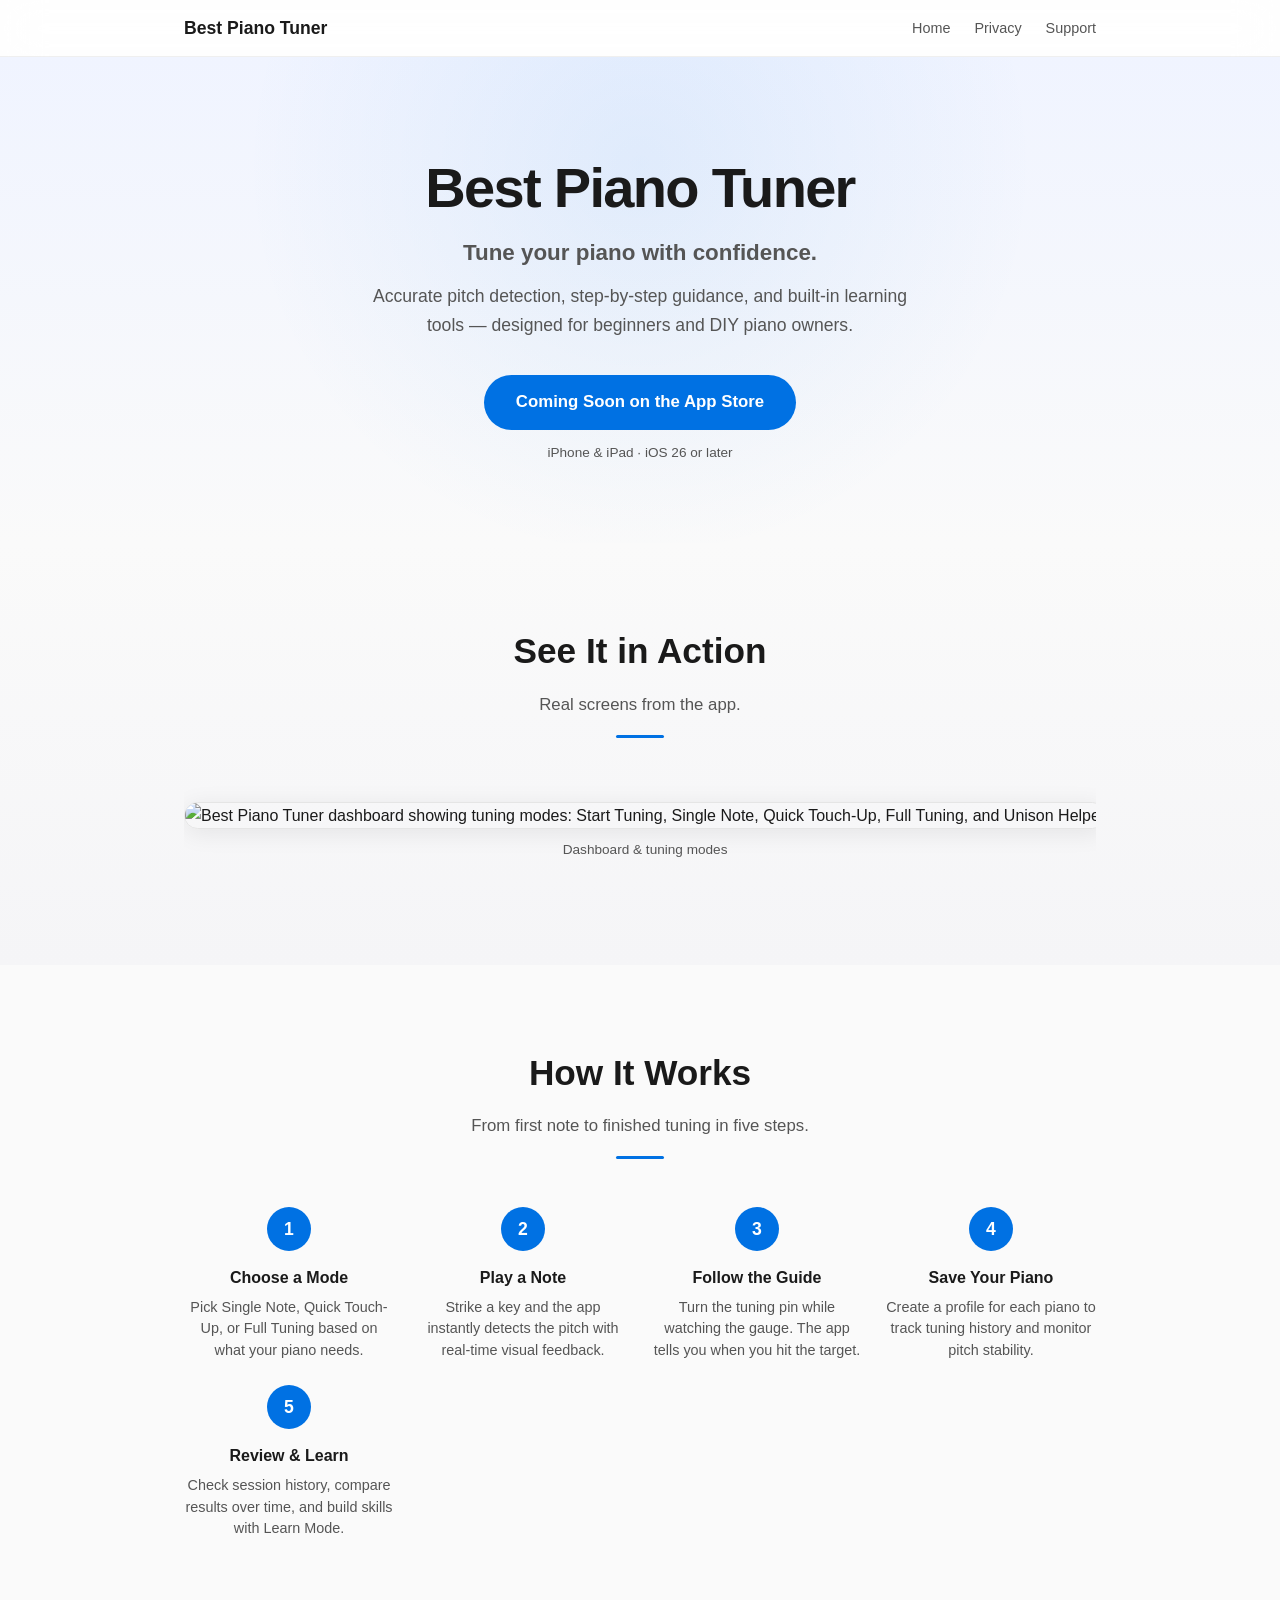
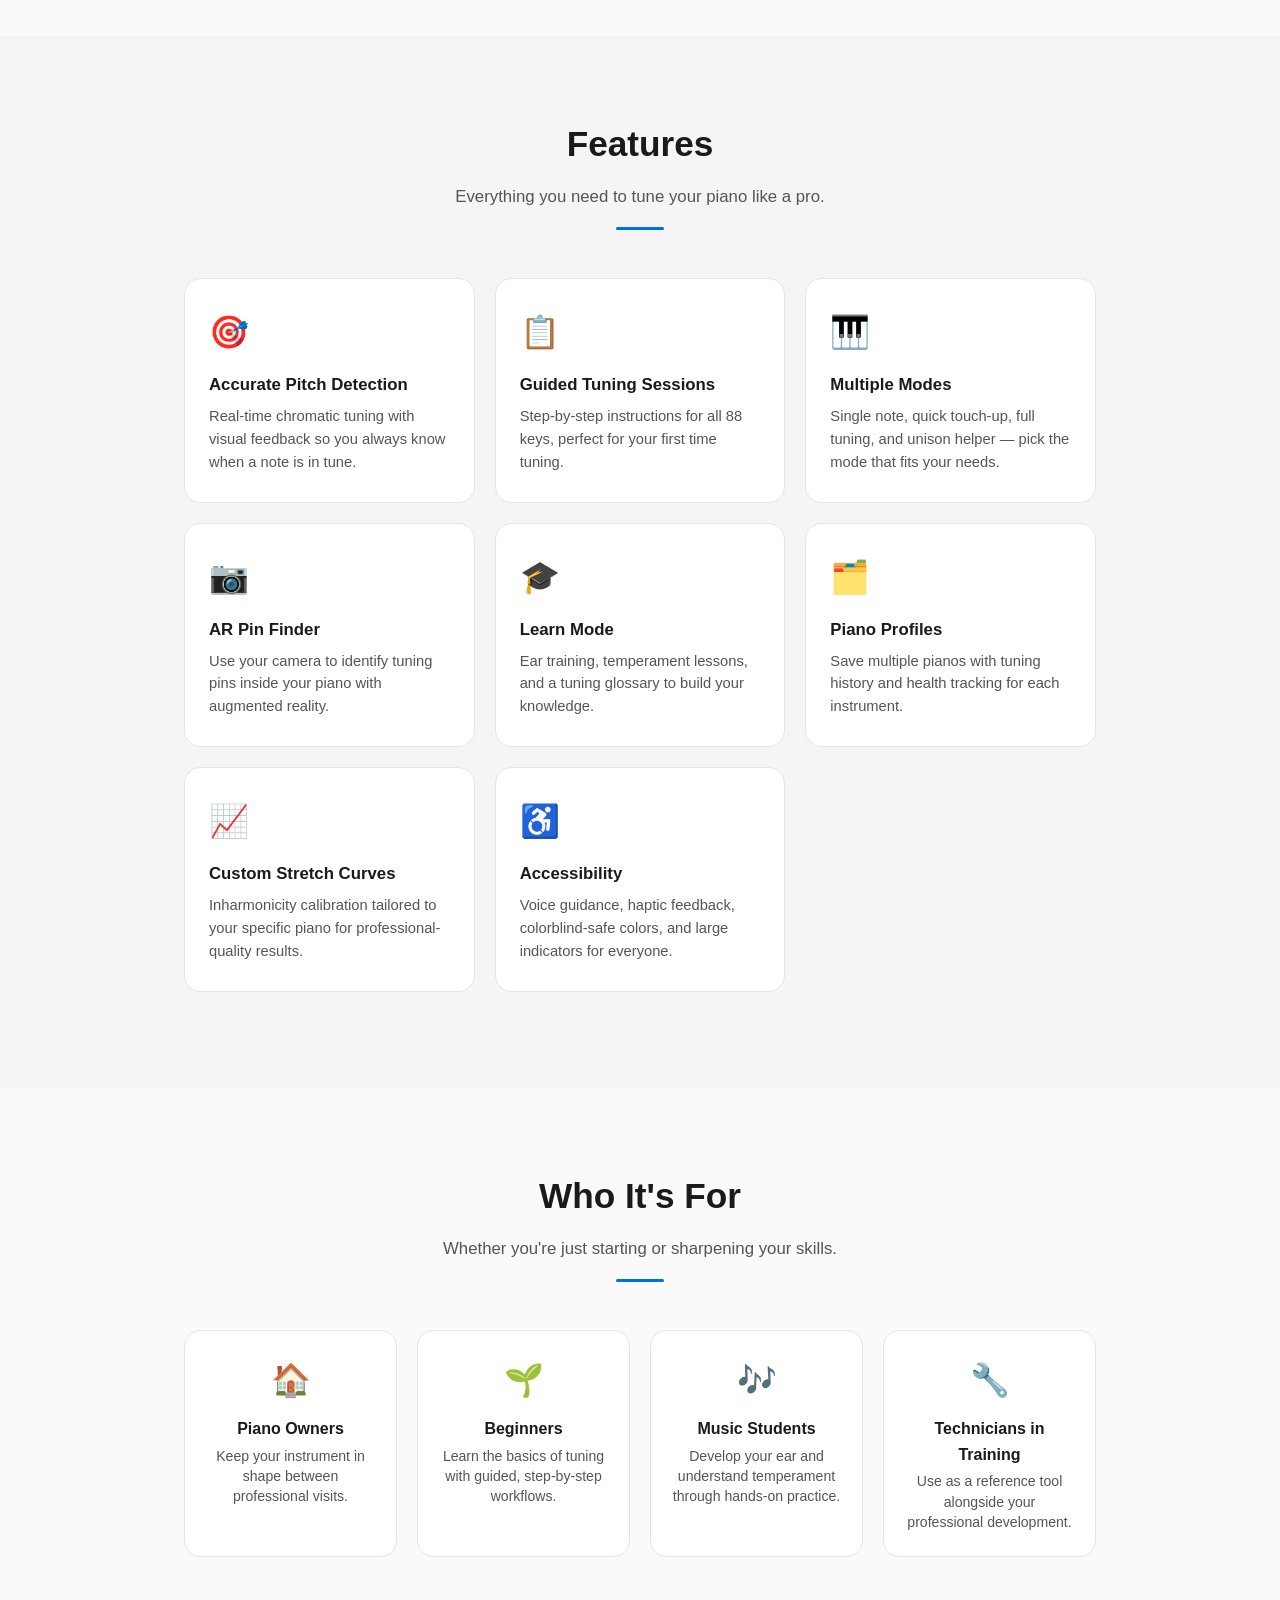
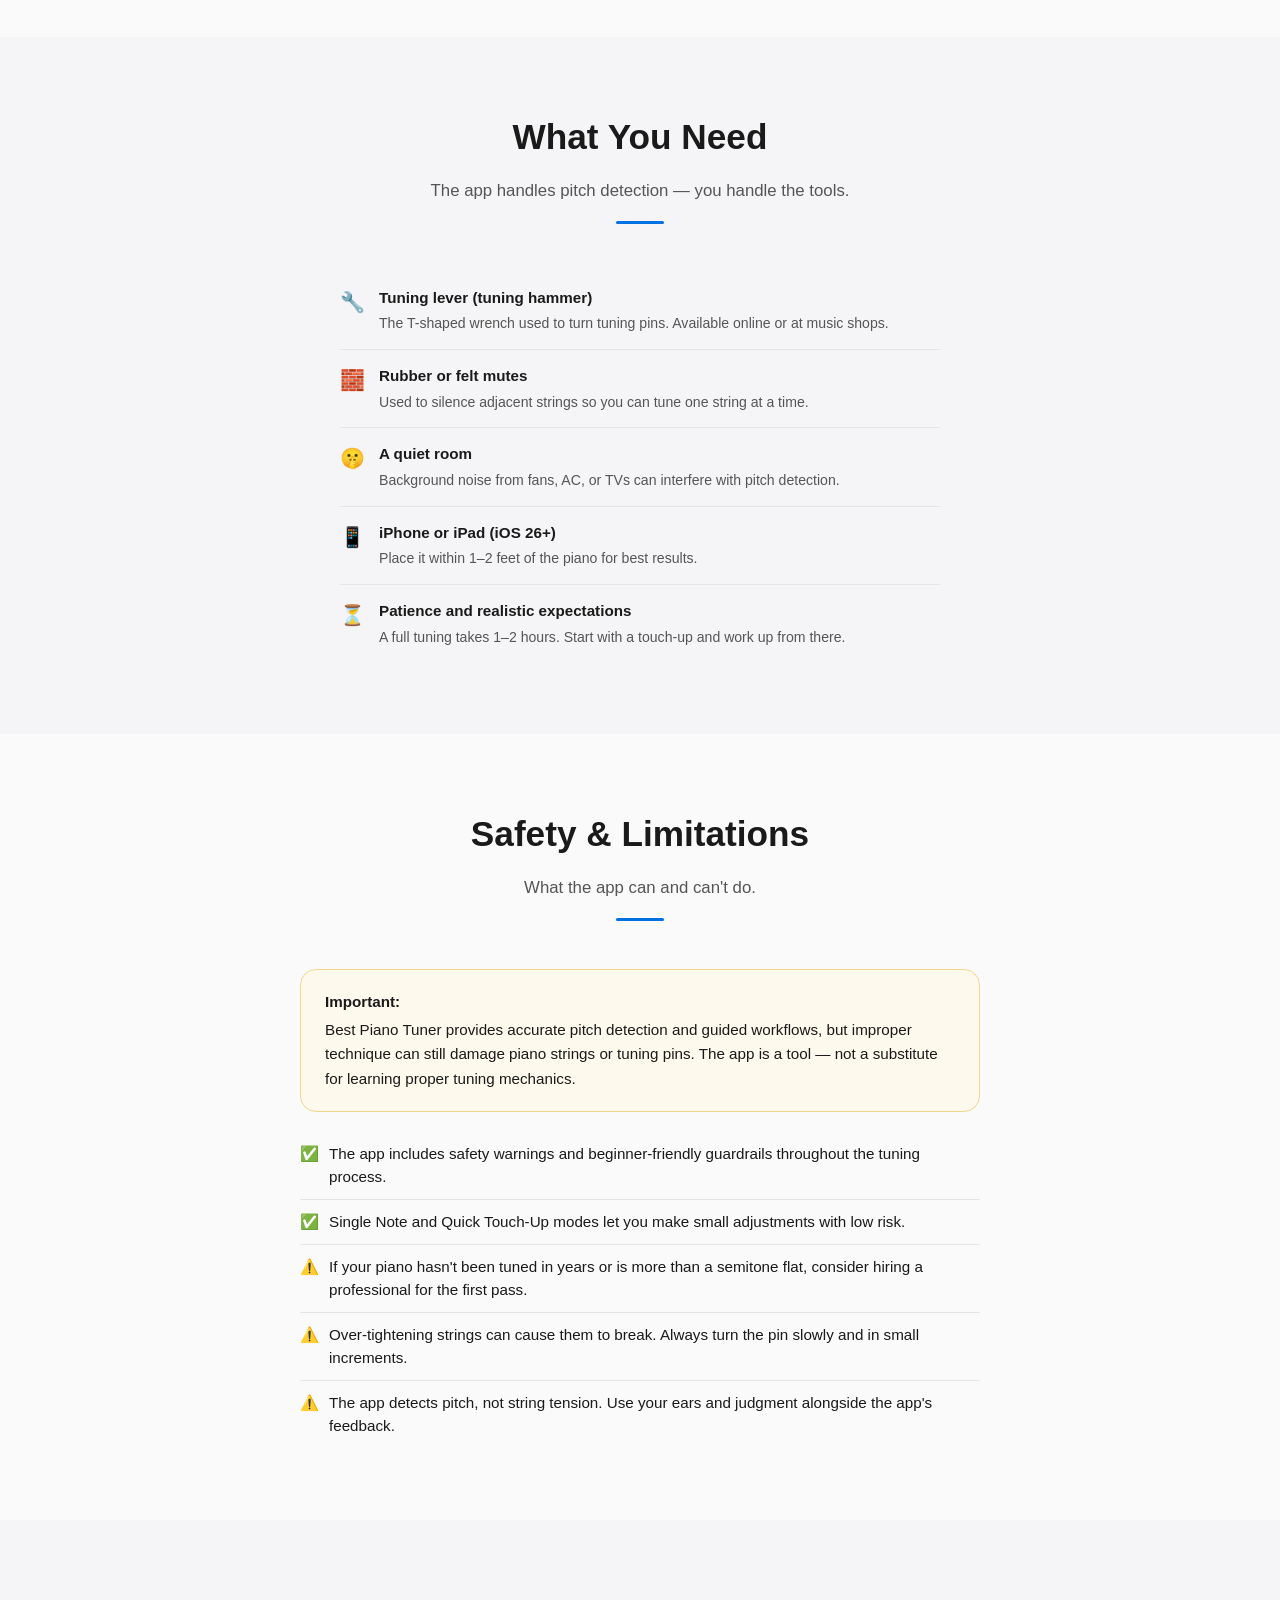
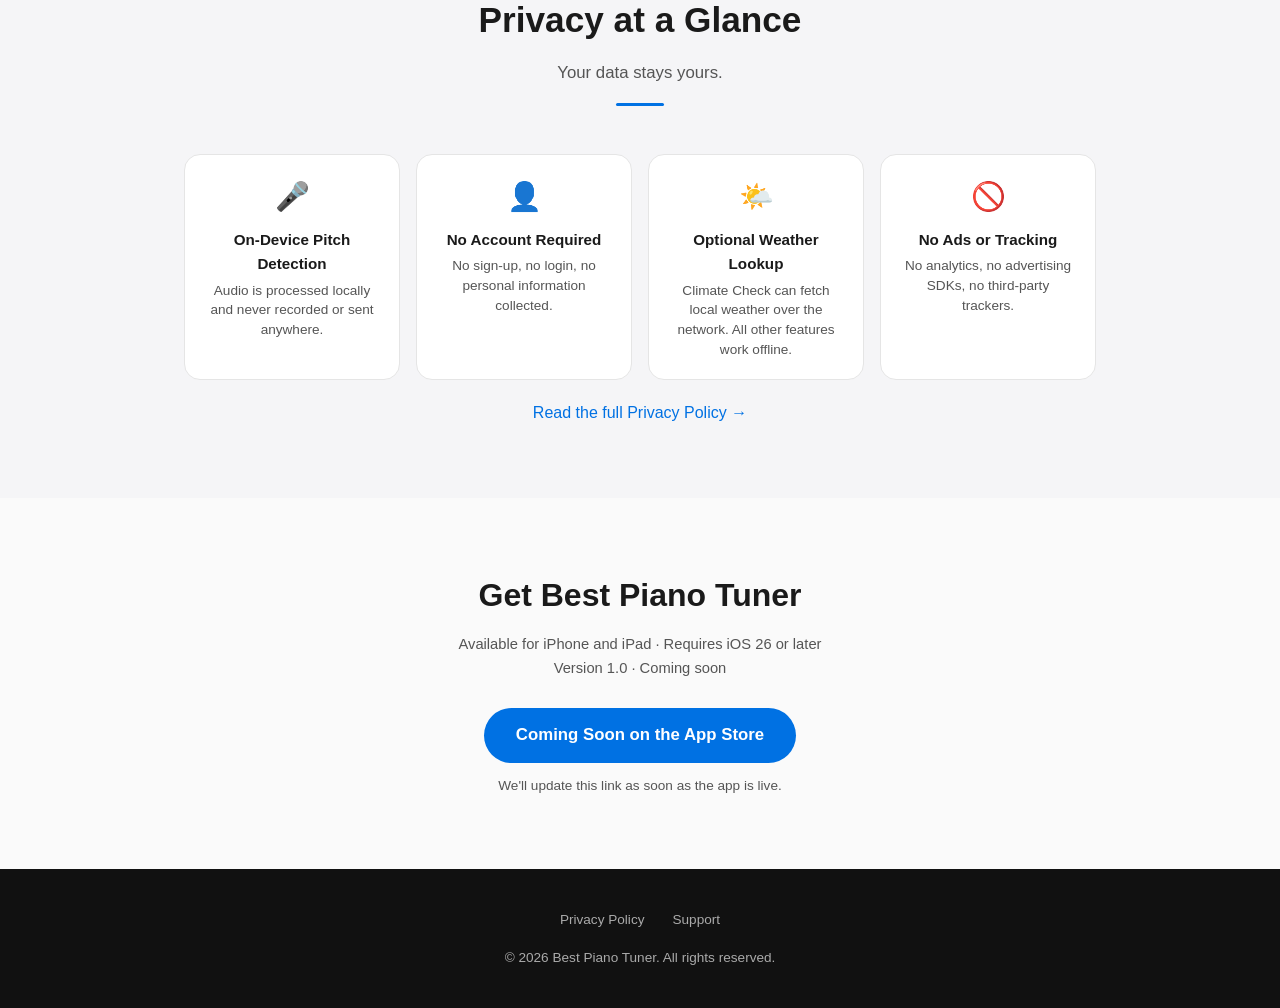
==== commit 8f0bd109: "Replace screenshot placeholders with real app image references Swap placeholder divs for actual <img" ====
--- a/index.html
+++ b/index.html
@@ -77,28 +77,24 @@
       <hr class="section-divider fade-in">
       <div class="screenshots-scroll fade-in">
         <figure class="screenshot-item">
-          <div class="screenshot-placeholder">Tuning Gauge</div>
+          <img class="screenshot-img" src="screenshots/dashboard.png" alt="Best Piano Tuner dashboard showing tuning modes: Start Tuning, Single Note, Quick Touch-Up, Full Tuning, and Unison Helper" width="220" height="476" loading="lazy">
+          <figcaption>Dashboard &amp; tuning modes</figcaption>
+        </figure>
+        <figure class="screenshot-item">
+          <img class="screenshot-img" src="screenshots/guided-tuning.png" alt="Guided full tuning session showing the tuning gauge, note progress tracker, and interactive keyboard" width="220" height="476" loading="lazy">
+          <figcaption>Guided tuning session</figcaption>
+        </figure>
+        <figure class="screenshot-item">
+          <img class="screenshot-img" src="screenshots/single-note.png" alt="Single note tuning screen for C4 showing pitch gauge at 257 Hz, interactive keyboard, and mute placement guide" width="220" height="476" loading="lazy">
           <figcaption>Real-time pitch detection</figcaption>
         </figure>
         <figure class="screenshot-item">
-          <div class="screenshot-placeholder">Dashboard</div>
-          <figcaption>Piano overview</figcaption>
-        </figure>
-        <figure class="screenshot-item">
-          <div class="screenshot-placeholder">Guided Tuning</div>
-          <figcaption>Step-by-step session</figcaption>
-        </figure>
-        <figure class="screenshot-item">
-          <div class="screenshot-placeholder">AR Pin Finder</div>
-          <figcaption>Identify tuning pins</figcaption>
-        </figure>
-        <figure class="screenshot-item">
-          <div class="screenshot-placeholder">Climate Check</div>
-          <figcaption>Temperature &amp; humidity</figcaption>
-        </figure>
-        <figure class="screenshot-item">
-          <div class="screenshot-placeholder">Learn Mode</div>
-          <figcaption>Ear training &amp; lessons</figcaption>
+          <img class="screenshot-img" src="screenshots/learn.png" alt="Learn Mode with Getting Started guides, Core Concepts like temperament and unisons, and Practice exercises" width="220" height="476" loading="lazy">
+          <figcaption>Learn Mode</figcaption>
+        </figure>
+        <figure class="screenshot-item">
+          <img class="screenshot-img" src="screenshots/settings.png" alt="Settings screen showing experience level, concert pitch selector (A440-A443), voice guidance, haptic feedback, and accessibility options" width="220" height="476" loading="lazy">
+          <figcaption>Settings &amp; accessibility</figcaption>
         </figure>
       </div>
     </div>
--- a/style.css
+++ b/style.css
@@ -267,18 +267,20 @@
   text-align: center;
 }
 
-.screenshot-placeholder {
+.screenshot-img {
   width: 220px;
-  height: 440px;
-  background: linear-gradient(145deg, #e8ecf4, #d5dbe8);
+  height: auto;
   border-radius: 24px;
-  display: flex;
-  align-items: center;
-  justify-content: center;
-  font-size: 0.85rem;
-  color: var(--color-muted);
   border: 1px solid var(--color-border);
   margin-bottom: 10px;
+  box-shadow: 0 4px 24px rgba(0, 0, 0, 0.08);
+  transition: transform 0.3s cubic-bezier(0.22, 1, 0.36, 1),
+              box-shadow 0.3s cubic-bezier(0.22, 1, 0.36, 1);
+}
+
+.screenshot-item:hover .screenshot-img {
+  transform: scale(1.03);
+  box-shadow: 0 8px 40px rgba(0, 0, 0, 0.12);
 }
 
 .screenshot-item figcaption {
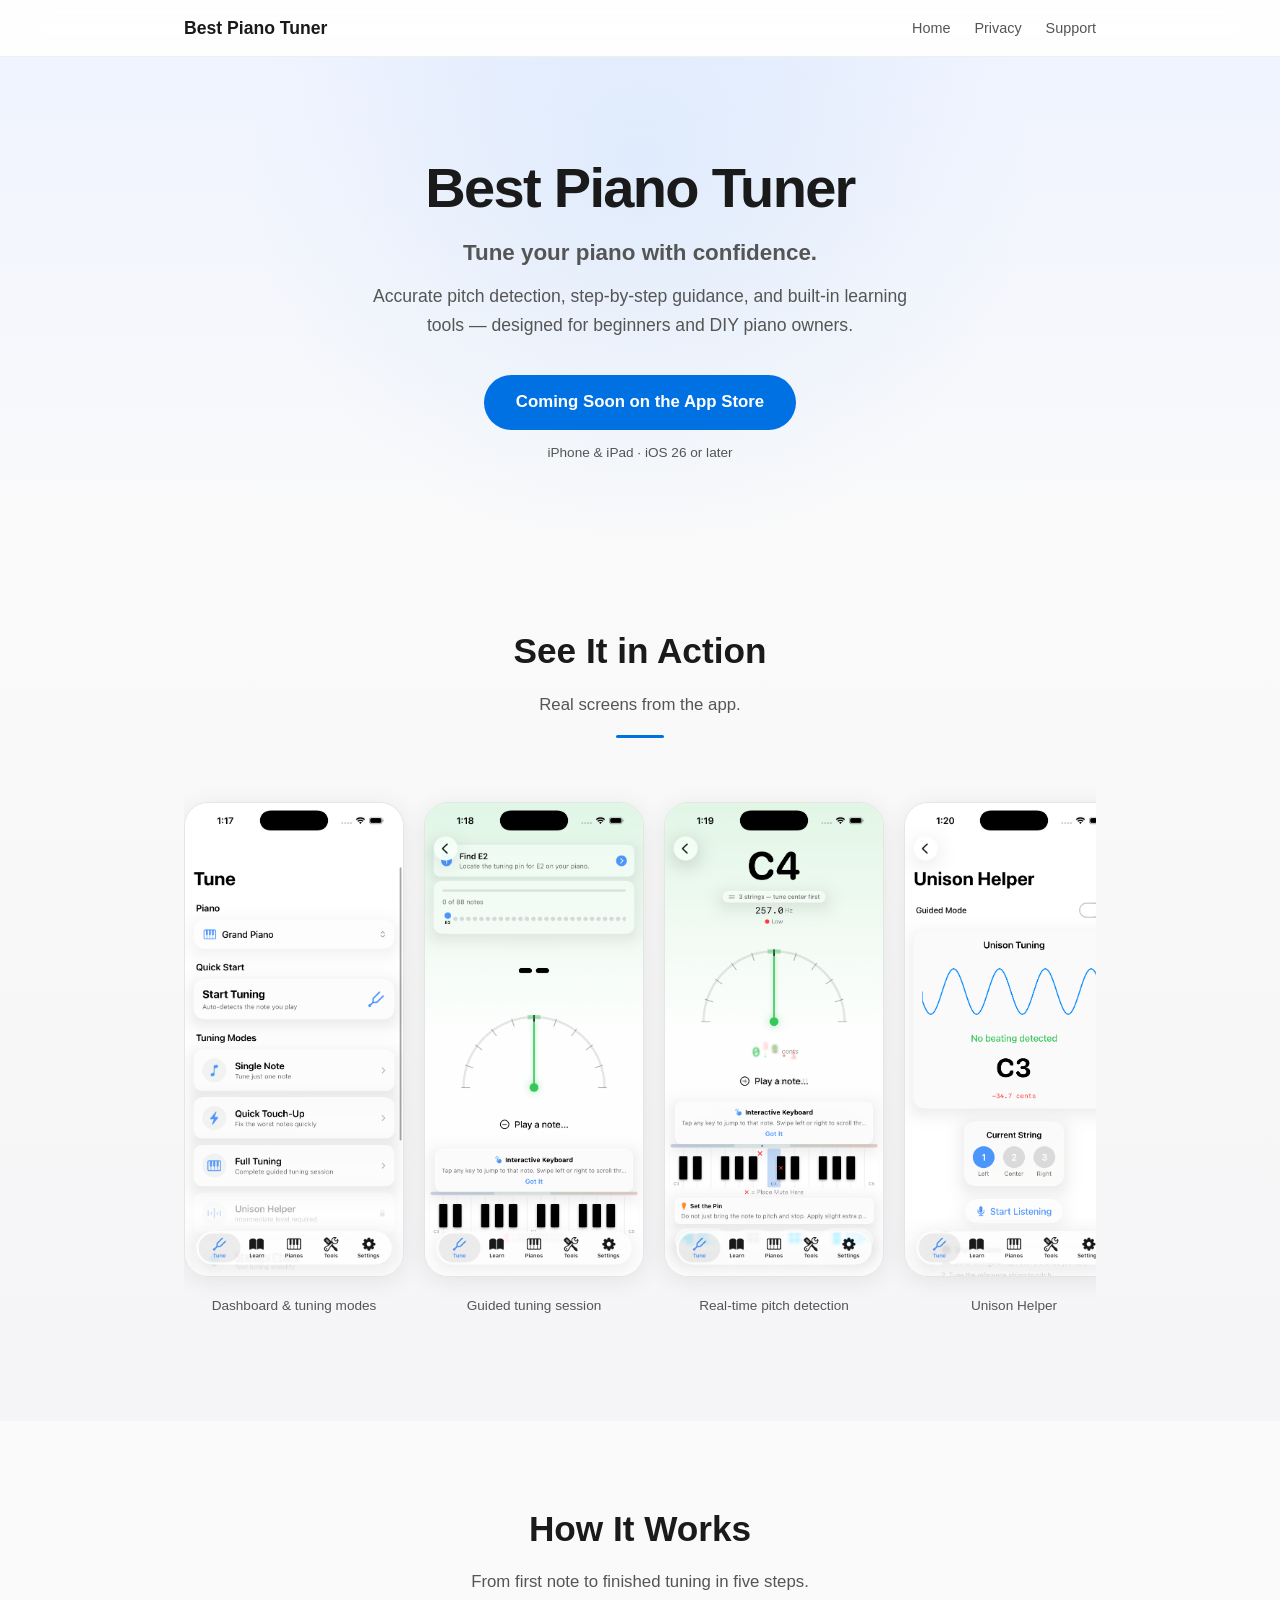
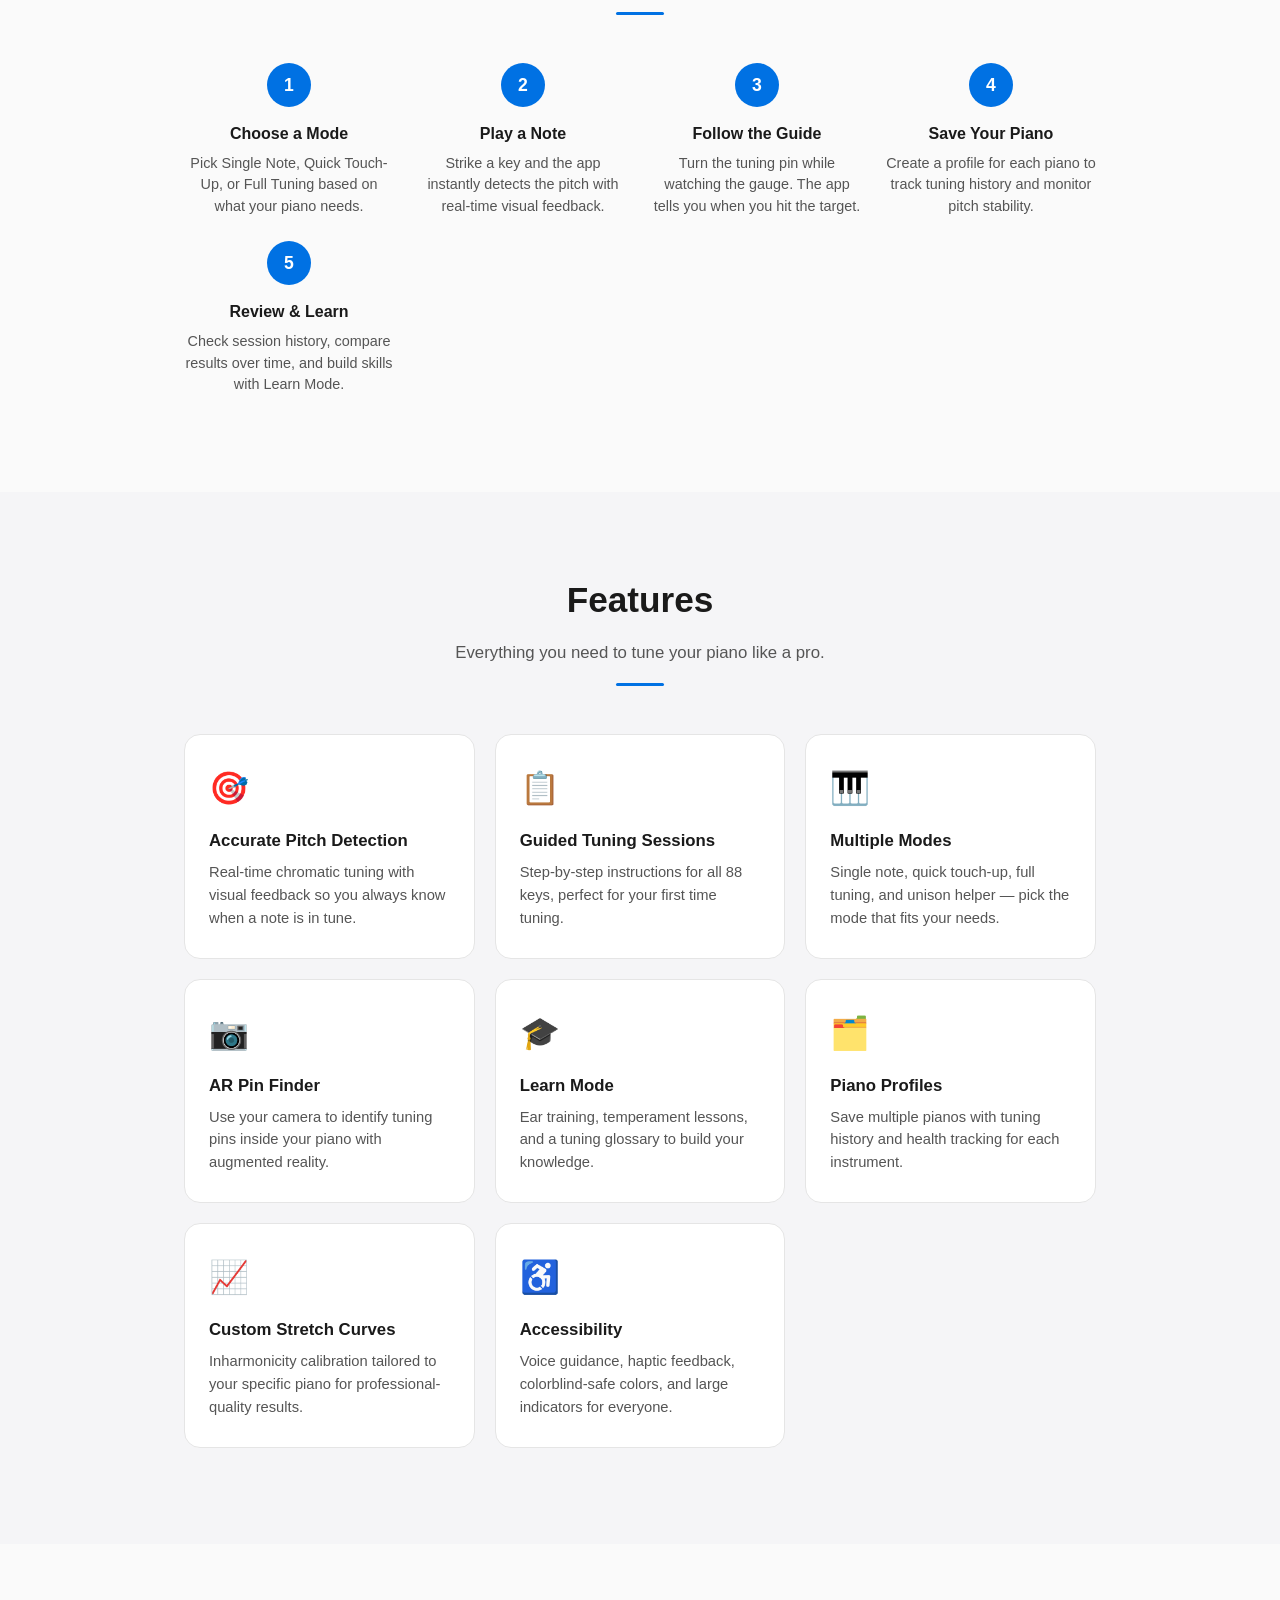
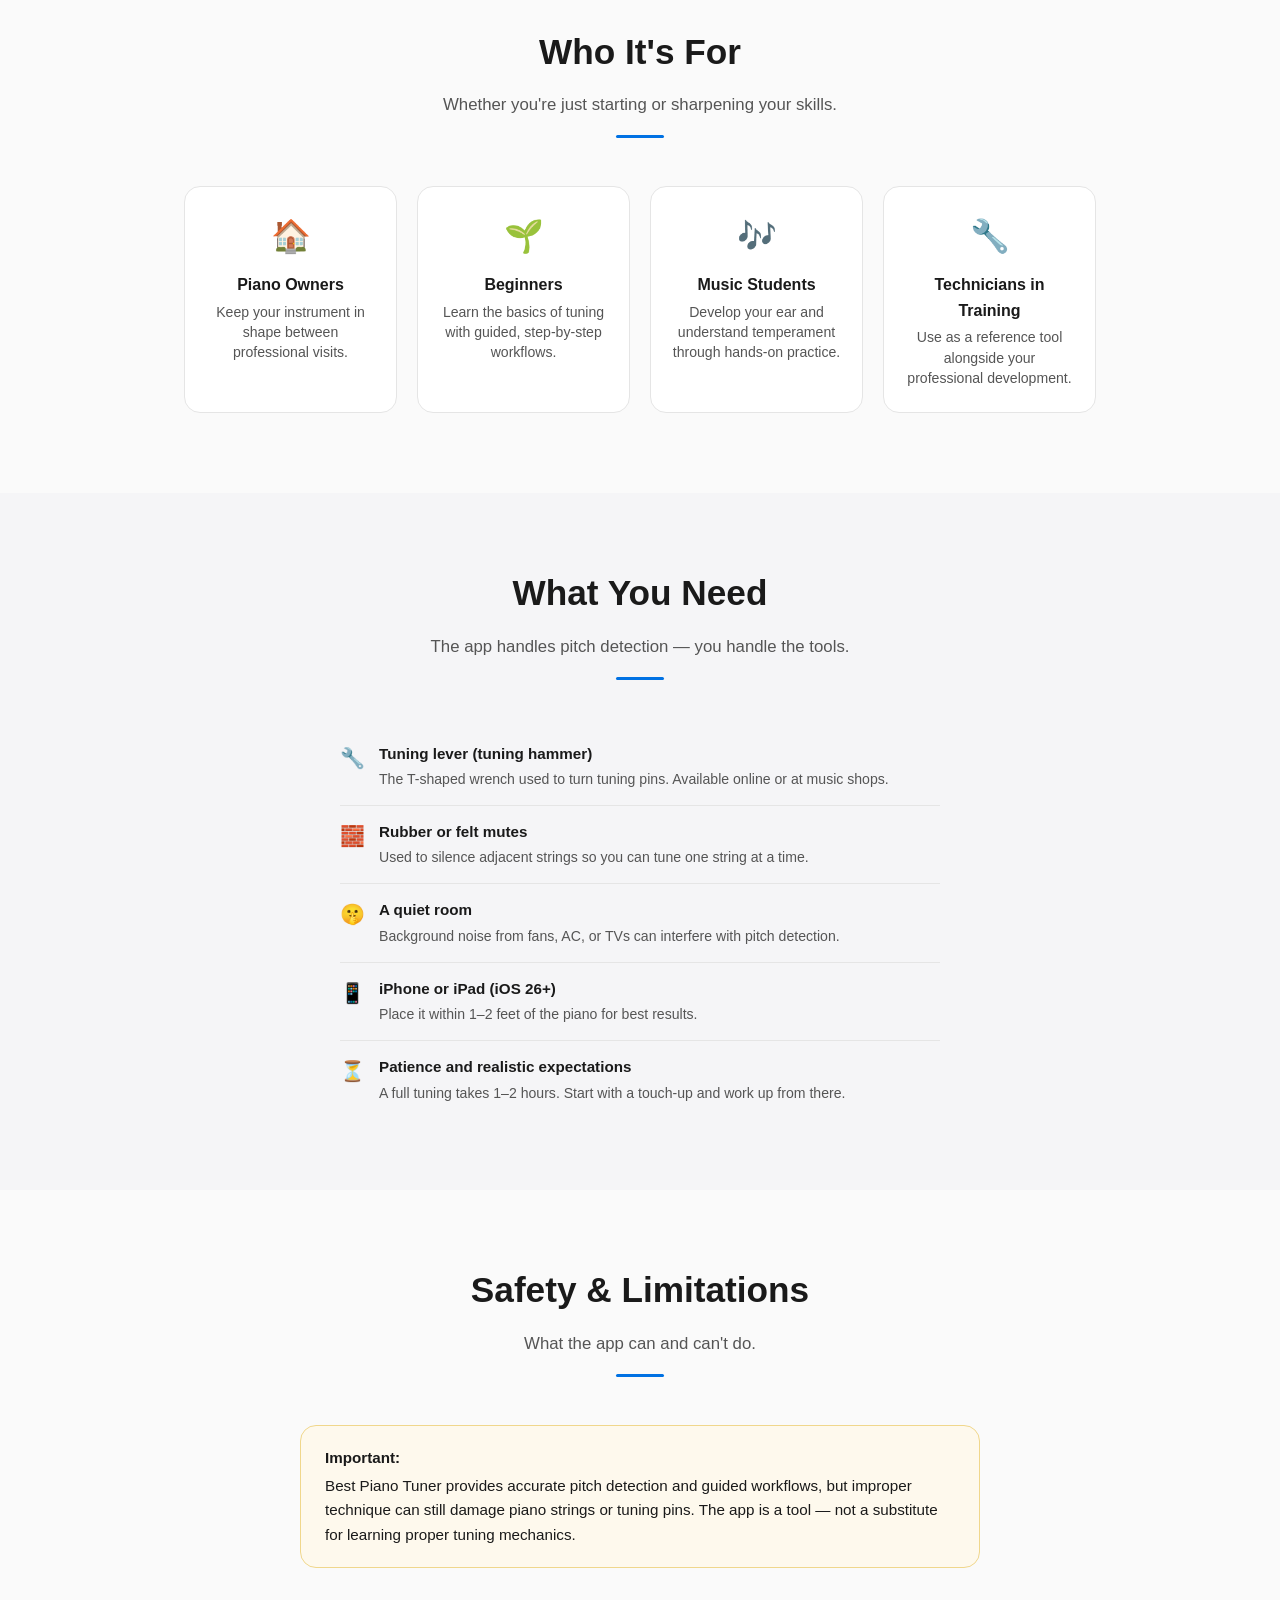
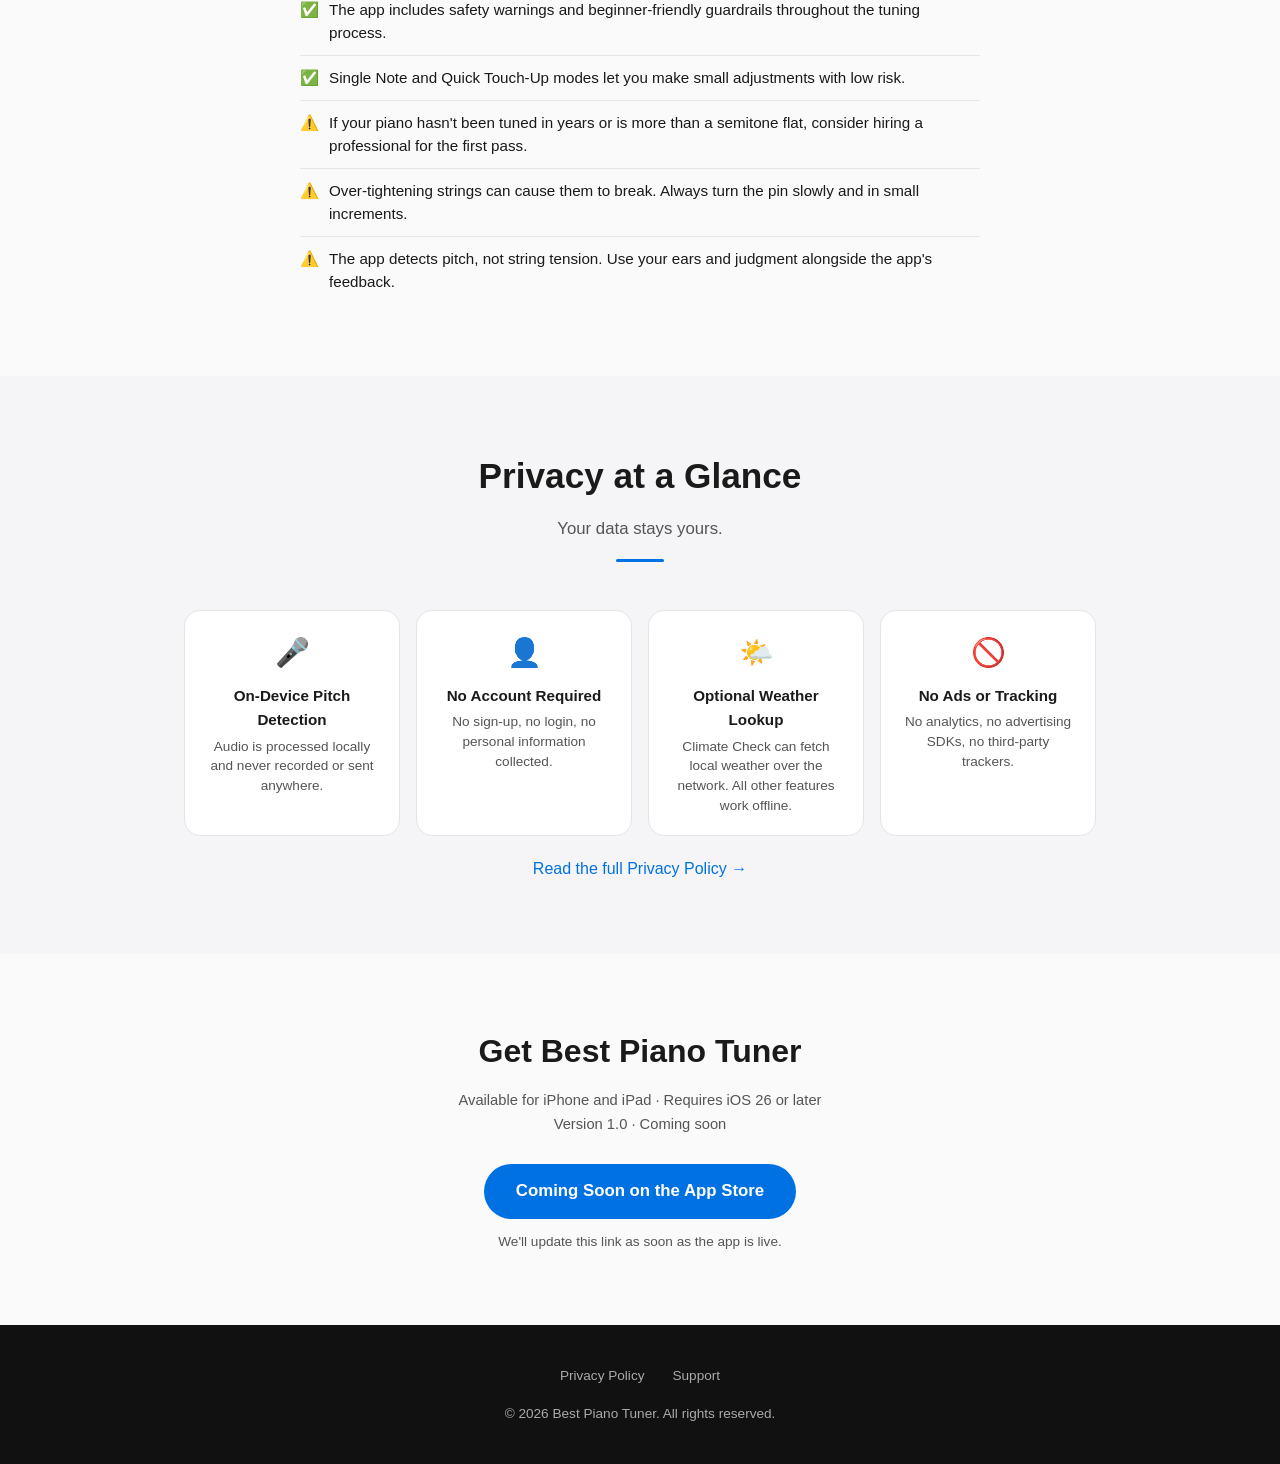
==== commit 6c8a0602: "Wire up real app screenshots from Images/ folder Point all 6 screenshot <img> tags to the actual upl" ====
--- a/index.html
+++ b/index.html
@@ -77,24 +77,28 @@
       <hr class="section-divider fade-in">
       <div class="screenshots-scroll fade-in">
         <figure class="screenshot-item">
-          <img class="screenshot-img" src="screenshots/dashboard.png" alt="Best Piano Tuner dashboard showing tuning modes: Start Tuning, Single Note, Quick Touch-Up, Full Tuning, and Unison Helper" width="220" height="476" loading="lazy">
+          <img class="screenshot-img" src="Images/Simulator%20Screenshot%20-%20iPhone%2017%20Pro%20-%202026-03-13%20at%2001.17.42.png" alt="Best Piano Tuner dashboard showing tuning modes: Start Tuning, Single Note, Quick Touch-Up, Full Tuning, and Unison Helper" width="220" height="478" loading="lazy">
           <figcaption>Dashboard &amp; tuning modes</figcaption>
         </figure>
         <figure class="screenshot-item">
-          <img class="screenshot-img" src="screenshots/guided-tuning.png" alt="Guided full tuning session showing the tuning gauge, note progress tracker, and interactive keyboard" width="220" height="476" loading="lazy">
+          <img class="screenshot-img" src="Images/Simulator%20Screenshot%20-%20iPhone%2017%20Pro%20-%202026-03-13%20at%2001.18.09.png" alt="Guided full tuning session showing the tuning gauge, note progress tracker for 88 keys, and interactive keyboard" width="220" height="478" loading="lazy">
           <figcaption>Guided tuning session</figcaption>
         </figure>
         <figure class="screenshot-item">
-          <img class="screenshot-img" src="screenshots/single-note.png" alt="Single note tuning screen for C4 showing pitch gauge at 257 Hz, interactive keyboard, and mute placement guide" width="220" height="476" loading="lazy">
+          <img class="screenshot-img" src="Images/Simulator%20Screenshot%20-%20iPhone%2017%20Pro%20-%202026-03-13%20at%2001.19.42.png" alt="Single note tuning screen for C4 showing pitch gauge at 257 Hz, interactive keyboard with mute placement guide, and pin-setting tip" width="220" height="478" loading="lazy">
           <figcaption>Real-time pitch detection</figcaption>
         </figure>
         <figure class="screenshot-item">
-          <img class="screenshot-img" src="screenshots/learn.png" alt="Learn Mode with Getting Started guides, Core Concepts like temperament and unisons, and Practice exercises" width="220" height="476" loading="lazy">
+          <img class="screenshot-img" src="Images/Simulator%20Screenshot%20-%20iPhone%2017%20Pro%20-%202026-03-13%20at%2001.20.27.png" alt="Unison Helper showing waveform visualization, beat detection for C3, and string selector for left, center, and right strings" width="220" height="478" loading="lazy">
+          <figcaption>Unison Helper</figcaption>
+        </figure>
+        <figure class="screenshot-item">
+          <img class="screenshot-img" src="Images/Simulator%20Screenshot%20-%20iPhone%2017%20Pro%20-%202026-03-13%20at%2001.18.20.png" alt="Learn Mode with Getting Started guides, Core Concepts like temperament and unisons, and Practice exercises including ear training" width="220" height="478" loading="lazy">
           <figcaption>Learn Mode</figcaption>
         </figure>
         <figure class="screenshot-item">
-          <img class="screenshot-img" src="screenshots/settings.png" alt="Settings screen showing experience level, concert pitch selector (A440-A443), voice guidance, haptic feedback, and accessibility options" width="220" height="476" loading="lazy">
-          <figcaption>Settings &amp; accessibility</figcaption>
+          <img class="screenshot-img" src="Images/Simulator%20Screenshot%20-%20iPhone%2017%20Pro%20-%202026-03-13%20at%2001.20.01.png" alt="Tools screen with Mute Guide, Pitch Raise, Climate Check, Diagnostics, Calibration, and AR Pin Finder" width="220" height="478" loading="lazy">
+          <figcaption>Tools &amp; utilities</figcaption>
         </figure>
       </div>
     </div>
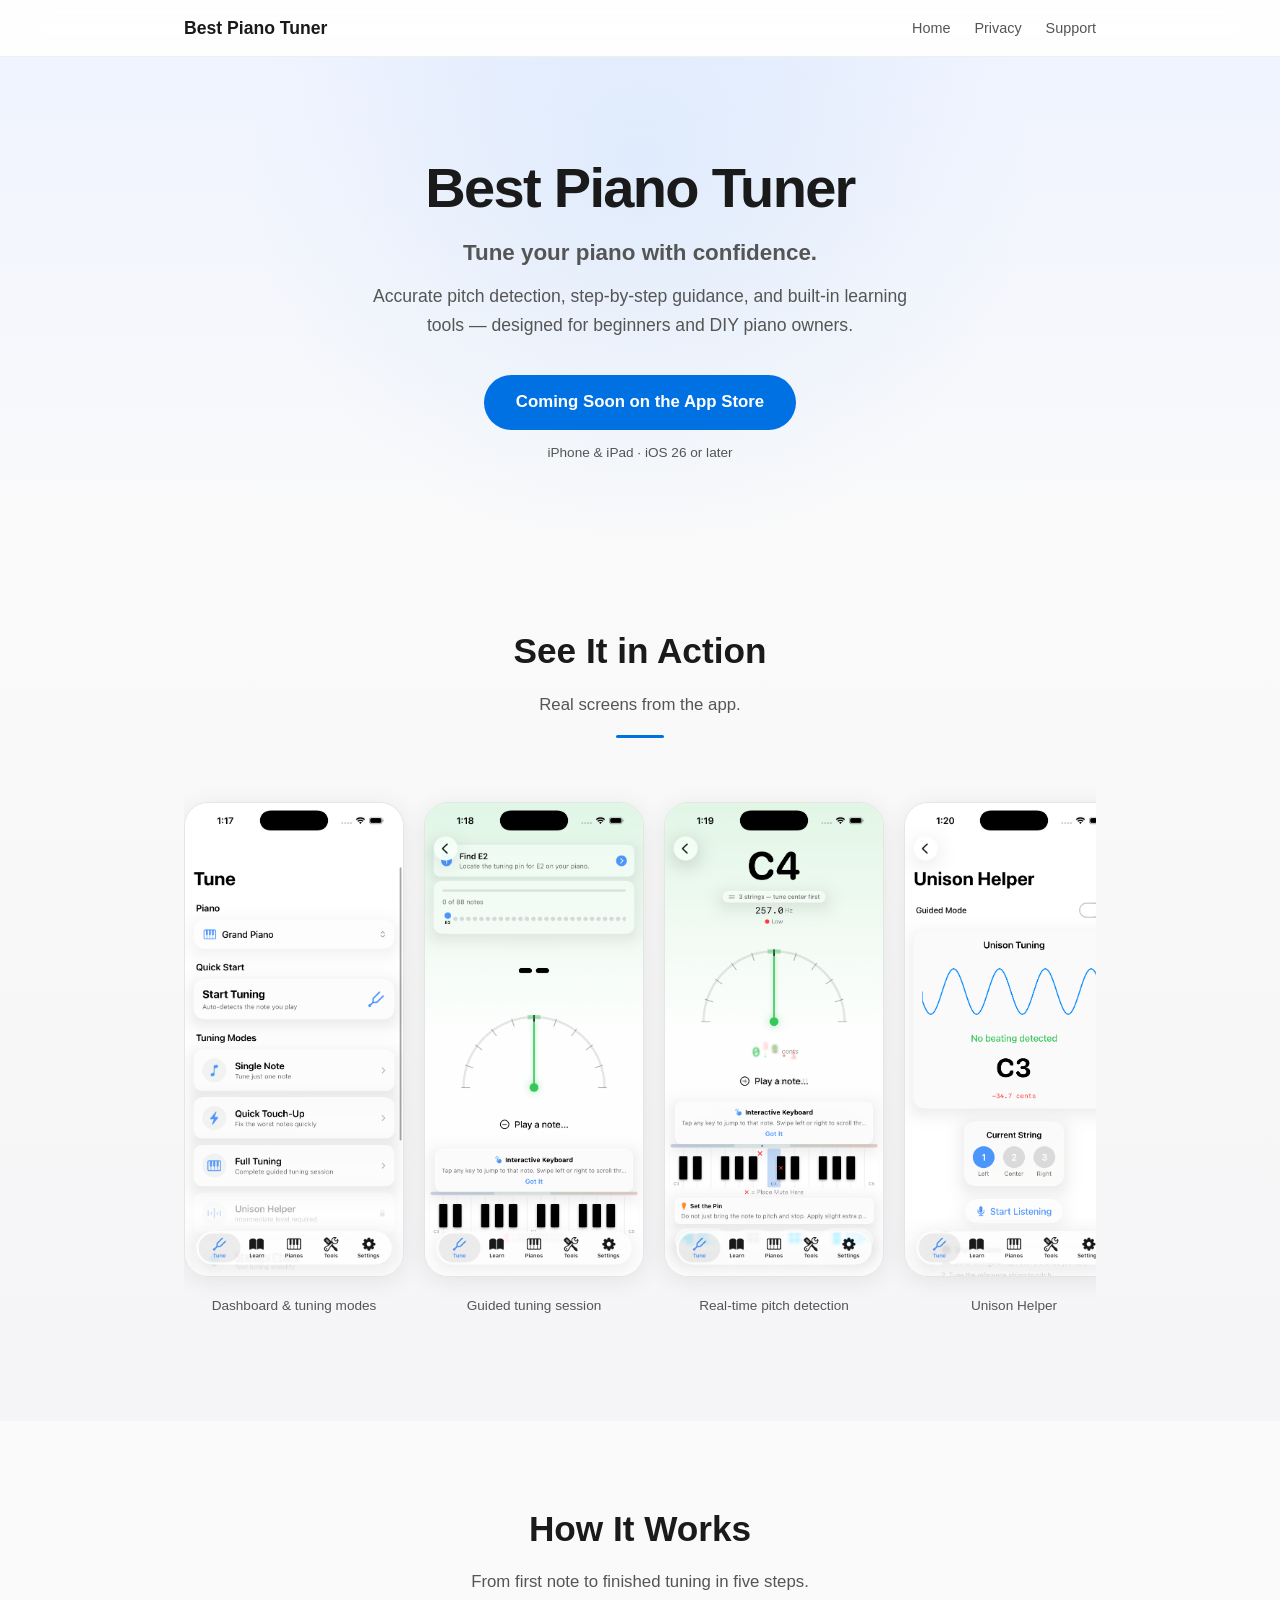
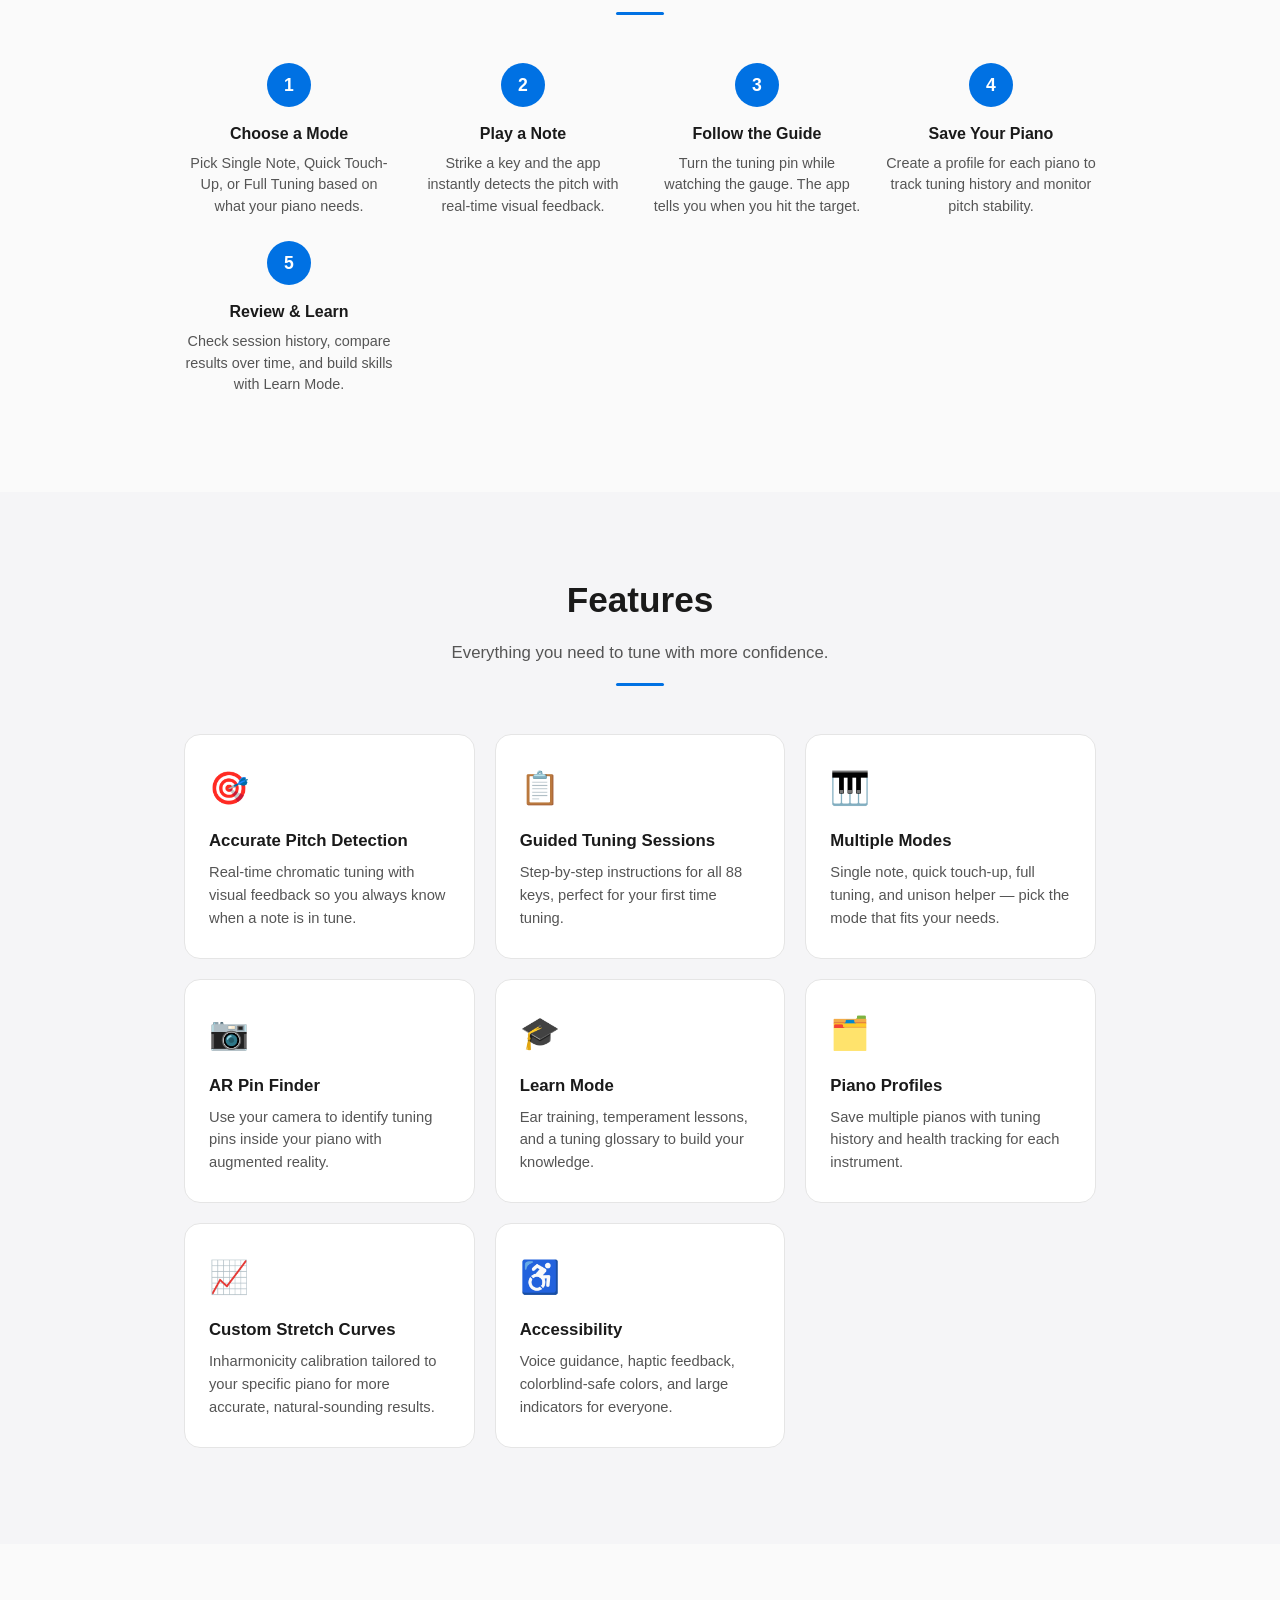
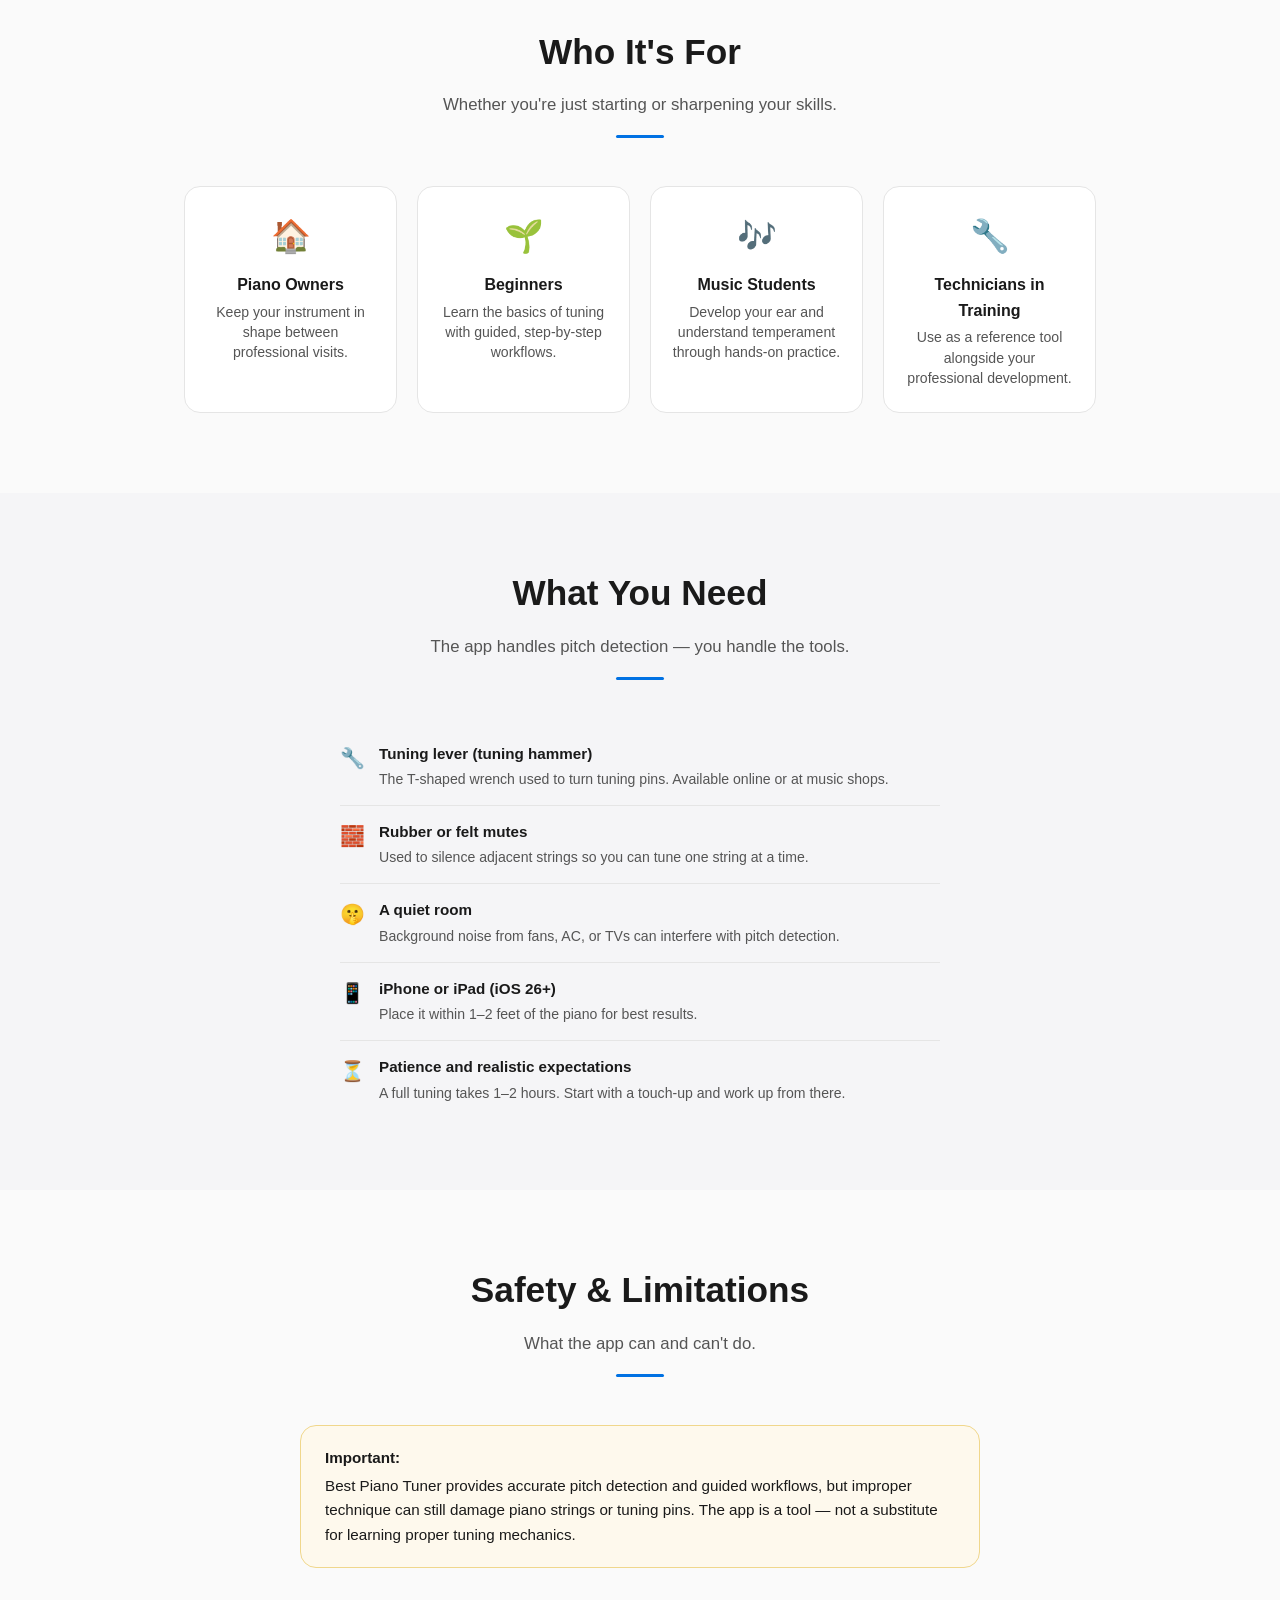
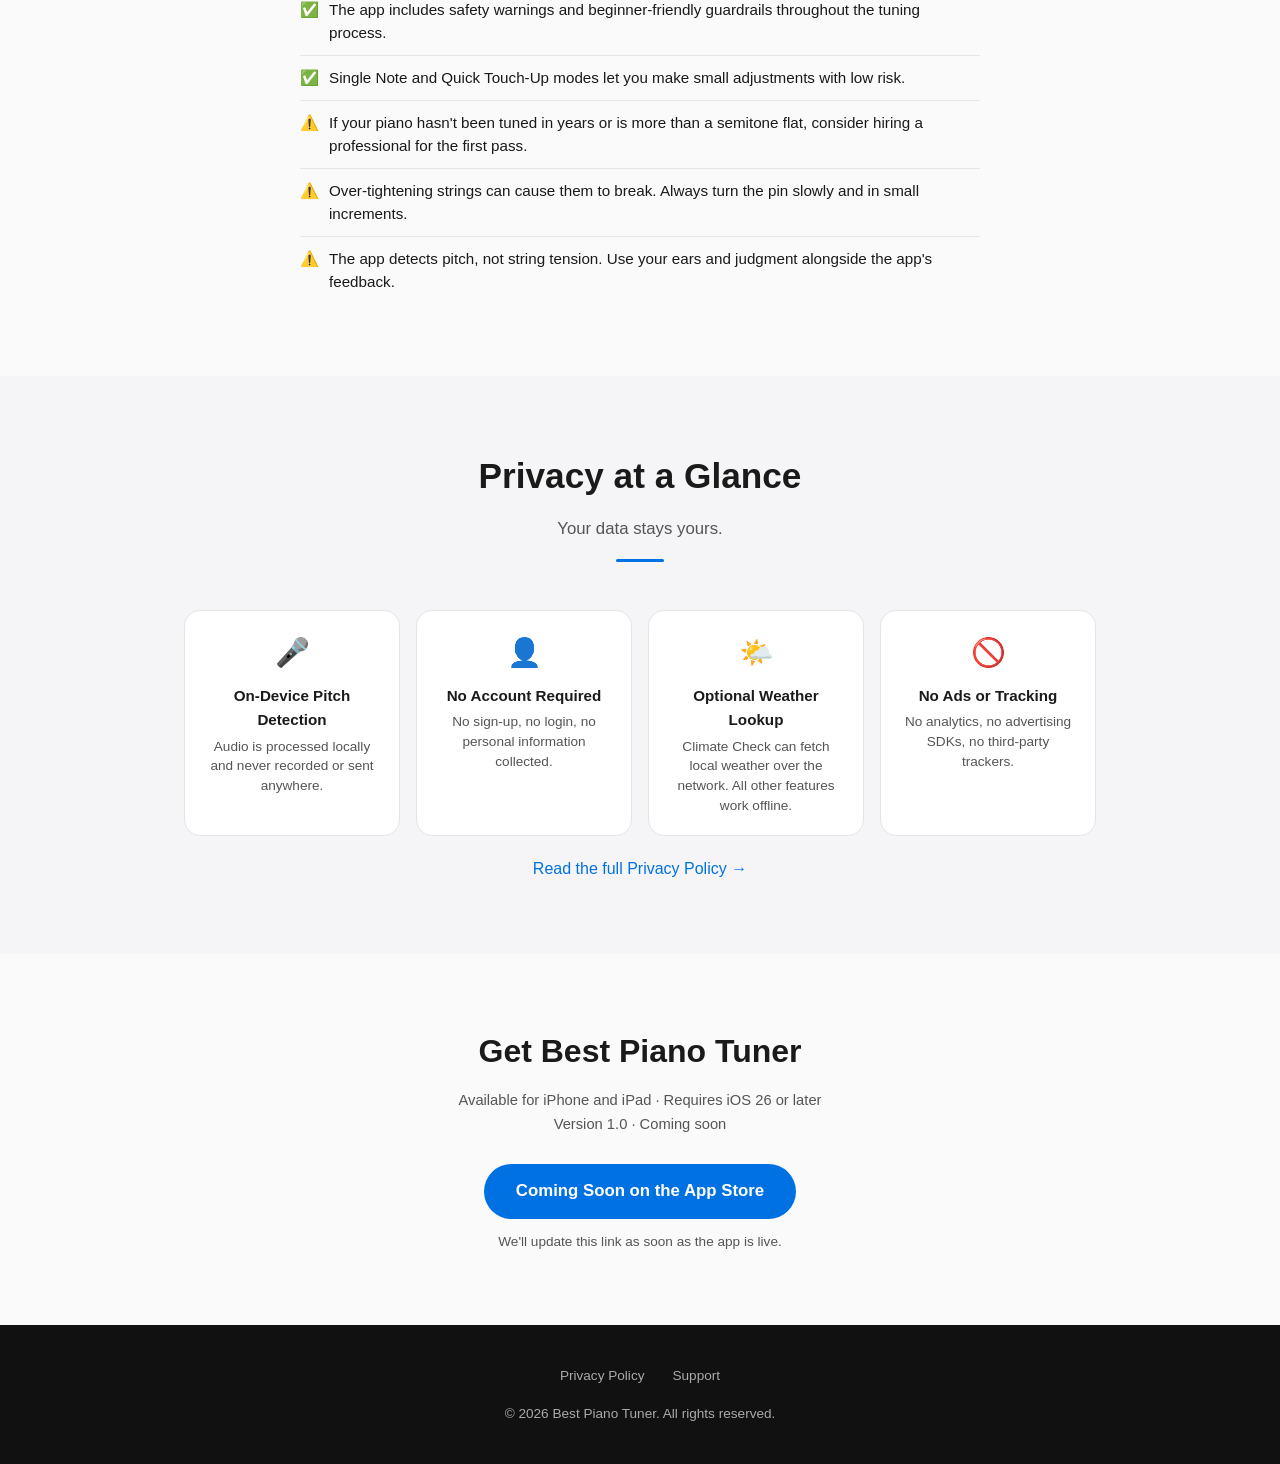
==== commit a2339f35: "Fix missing assets, privacy wording, marketing claims, and structured data High — Fix 404 assets: - " ====
--- a/index.html
+++ b/index.html
@@ -12,17 +12,16 @@
   <meta property="og:description" content="Accurate pitch detection, guided tuning sessions, AR pin finder, ear training, and piano profiles. Designed for beginners and DIY piano owners.">
   <meta property="og:type" content="website">
   <meta property="og:url" content="https://elilinden.github.io/BestPianoTuner/">
-  <meta property="og:image" content="https://elilinden.github.io/BestPianoTuner/og-image.png">
+  <meta property="og:image" content="https://elilinden.github.io/BestPianoTuner/Images/Simulator%20Screenshot%20-%20iPhone%2017%20Pro%20-%202026-03-13%20at%2001.17.42.png">
 
   <!-- Twitter Card -->
   <meta name="twitter:card" content="summary_large_image">
   <meta name="twitter:title" content="Best Piano Tuner — Piano Tuning App for iPhone and iPad">
   <meta name="twitter:description" content="Accurate pitch detection, guided tuning sessions, AR pin finder, ear training, and piano profiles.">
-  <meta name="twitter:image" content="https://elilinden.github.io/BestPianoTuner/og-image.png">
-
-  <!-- Favicon / Apple Touch Icon -->
-  <link rel="icon" href="favicon.ico" sizes="any">
-  <link rel="apple-touch-icon" href="apple-touch-icon.png">
+  <meta name="twitter:image" content="https://elilinden.github.io/BestPianoTuner/Images/Simulator%20Screenshot%20-%20iPhone%2017%20Pro%20-%202026-03-13%20at%2001.17.42.png">
+
+  <!-- Favicon -->
+  <link rel="icon" href="favicon.svg" type="image/svg+xml">
 
   <!-- Structured Data -->
   <script type="application/ld+json">
@@ -33,11 +32,16 @@
     "operatingSystem": "iOS 26",
     "applicationCategory": "MusicApplication",
     "description": "Piano tuning app for iPhone and iPad with accurate pitch detection, guided tuning sessions, AR pin finder, ear training, and piano profiles.",
-    "offers": {
-      "@type": "Offer",
-      "price": "0",
-      "priceCurrency": "USD"
-    }
+    "url": "https://elilinden.github.io/BestPianoTuner/",
+    "softwareVersion": "1.0",
+    "author": {
+      "@type": "Person",
+      "name": "Eli Linden"
+    },
+    "screenshot": [
+      "https://elilinden.github.io/BestPianoTuner/Images/Simulator%20Screenshot%20-%20iPhone%2017%20Pro%20-%202026-03-13%20at%2001.17.42.png",
+      "https://elilinden.github.io/BestPianoTuner/Images/Simulator%20Screenshot%20-%20iPhone%2017%20Pro%20-%202026-03-13%20at%2001.19.42.png"
+    ]
   }
   </script>
 
@@ -144,7 +148,7 @@
   <section class="features">
     <div class="container">
       <h2 class="fade-in">Features</h2>
-      <p class="section-subtitle fade-in">Everything you need to tune your piano like a pro.</p>
+      <p class="section-subtitle fade-in">Everything you need to tune with more confidence.</p>
       <hr class="section-divider fade-in">
       <div class="features-grid">
         <div class="feature-card fade-in">
@@ -180,7 +184,7 @@
         <div class="feature-card fade-in">
           <span class="feature-icon" aria-hidden="true">📈</span>
           <h3>Custom Stretch Curves</h3>
-          <p>Inharmonicity calibration tailored to your specific piano for professional-quality results.</p>
+          <p>Inharmonicity calibration tailored to your specific piano for more accurate, natural-sounding results.</p>
         </div>
         <div class="feature-card fade-in">
           <span class="feature-icon" aria-hidden="true">♿</span>
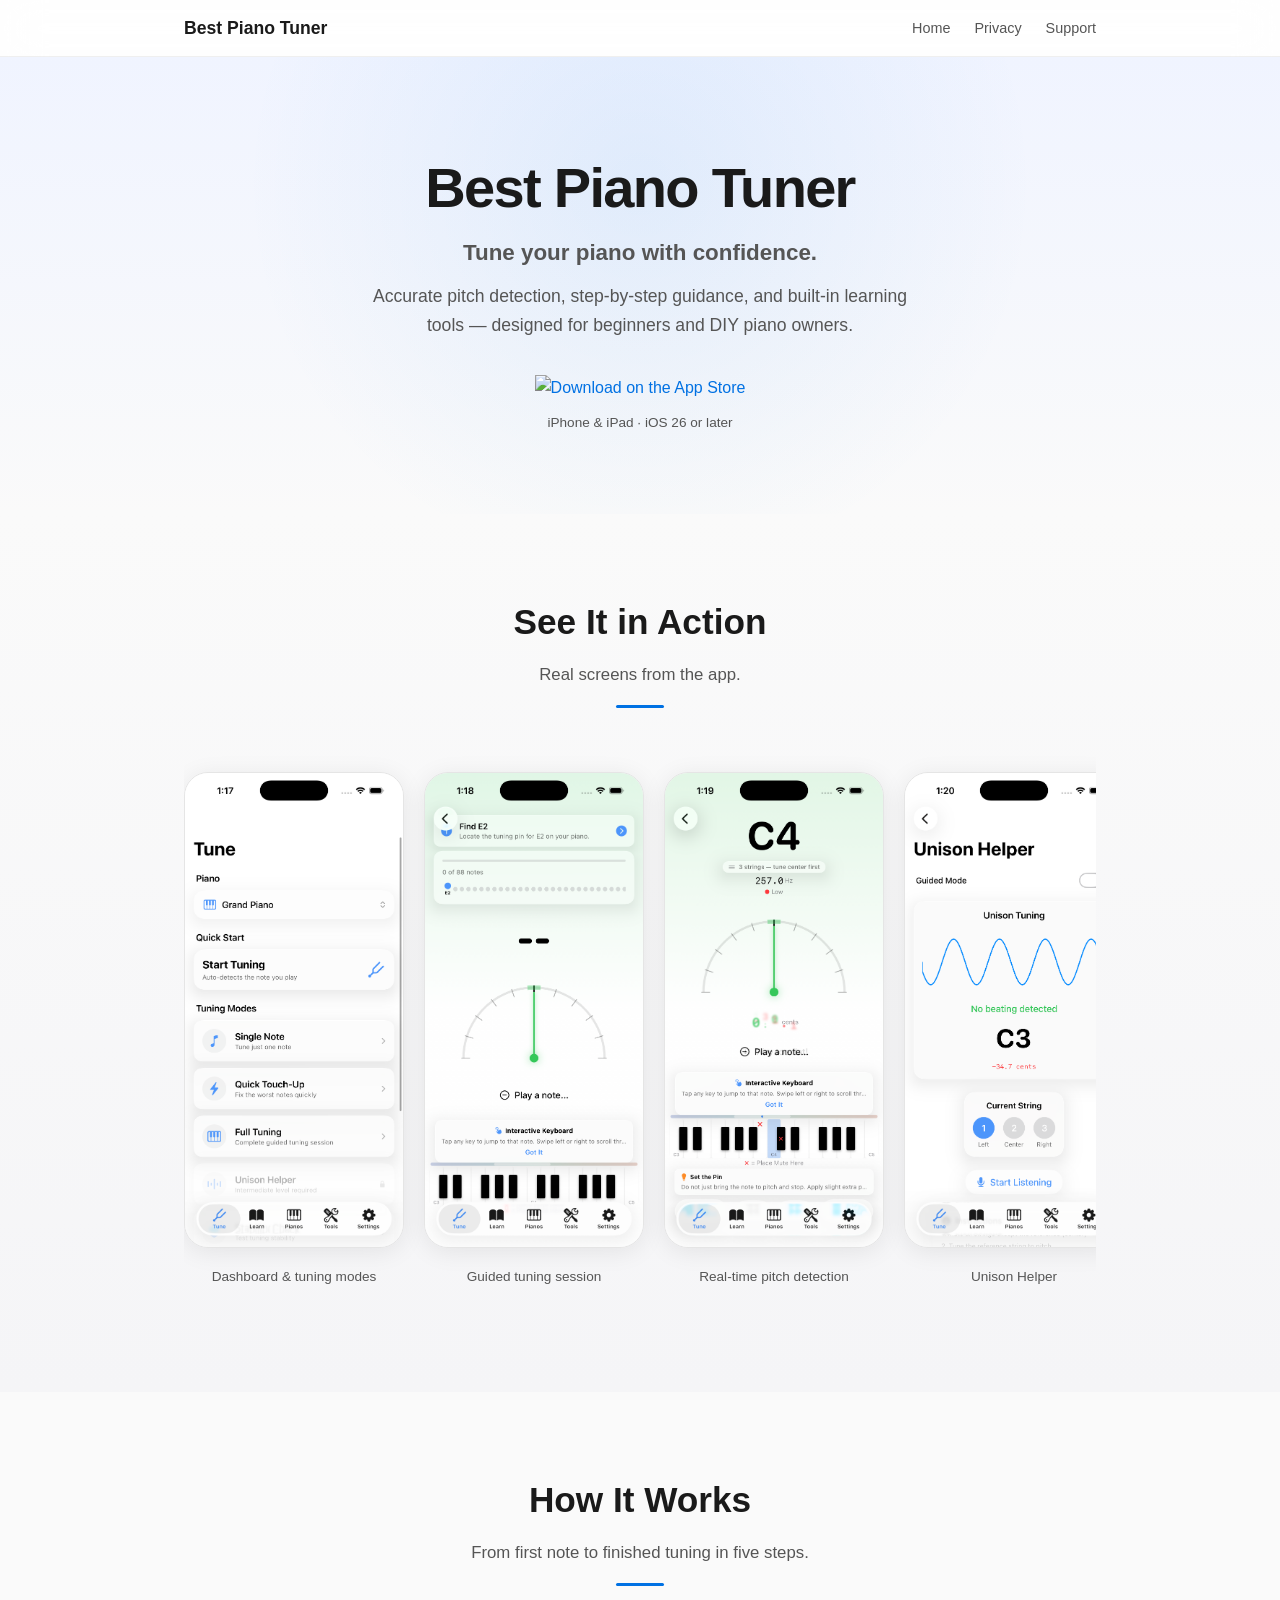
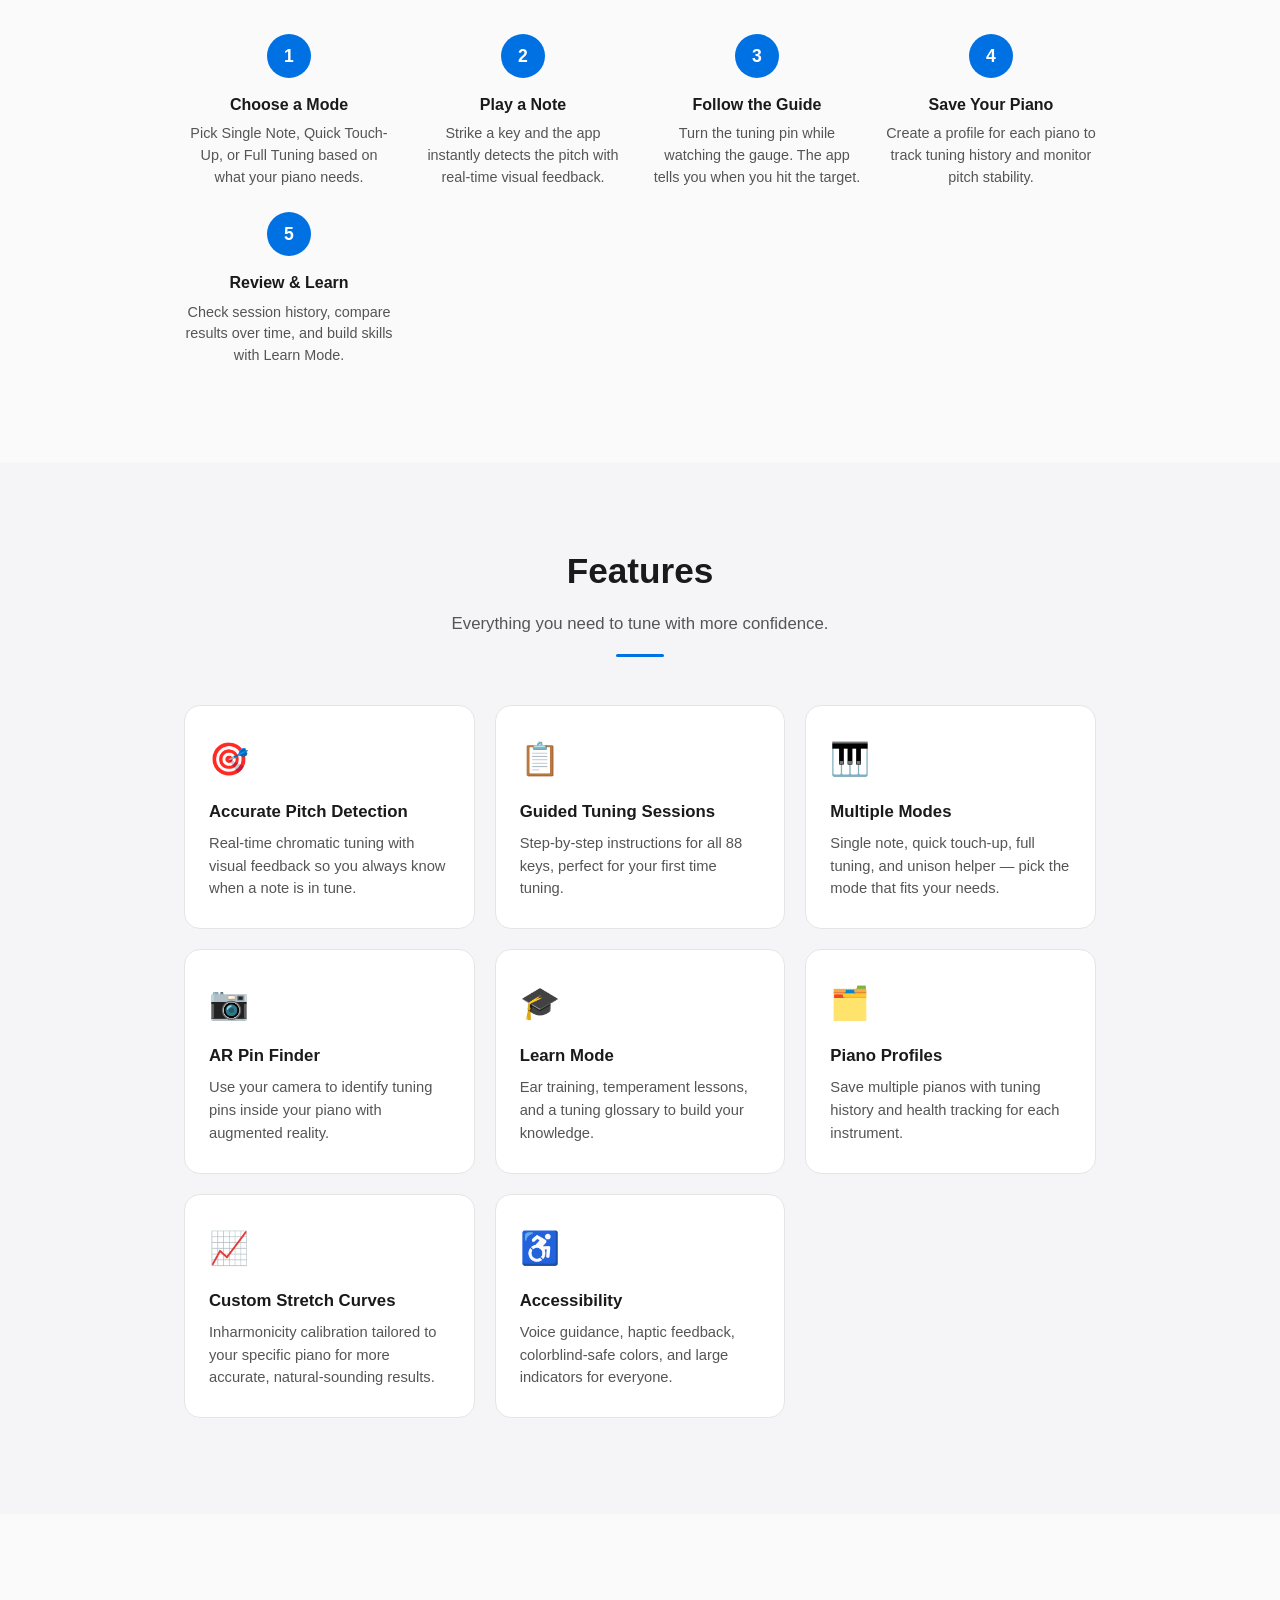
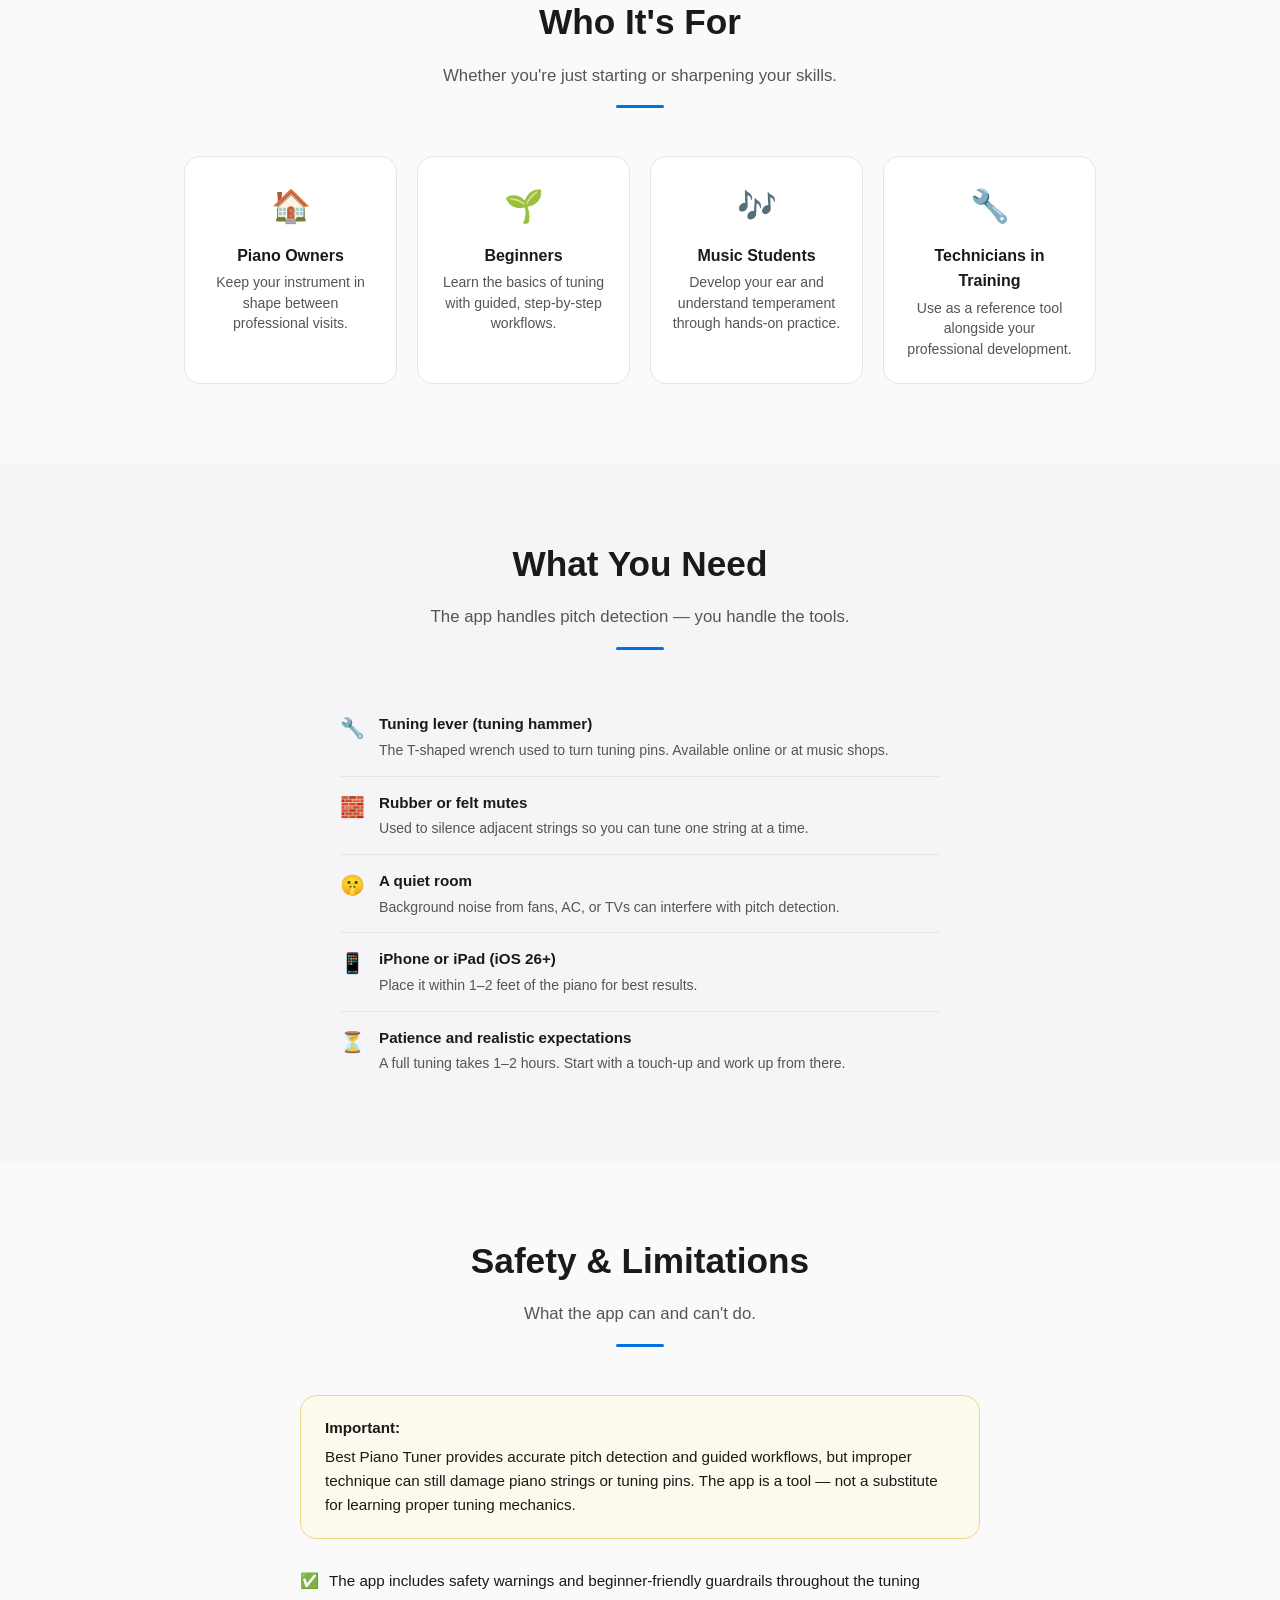
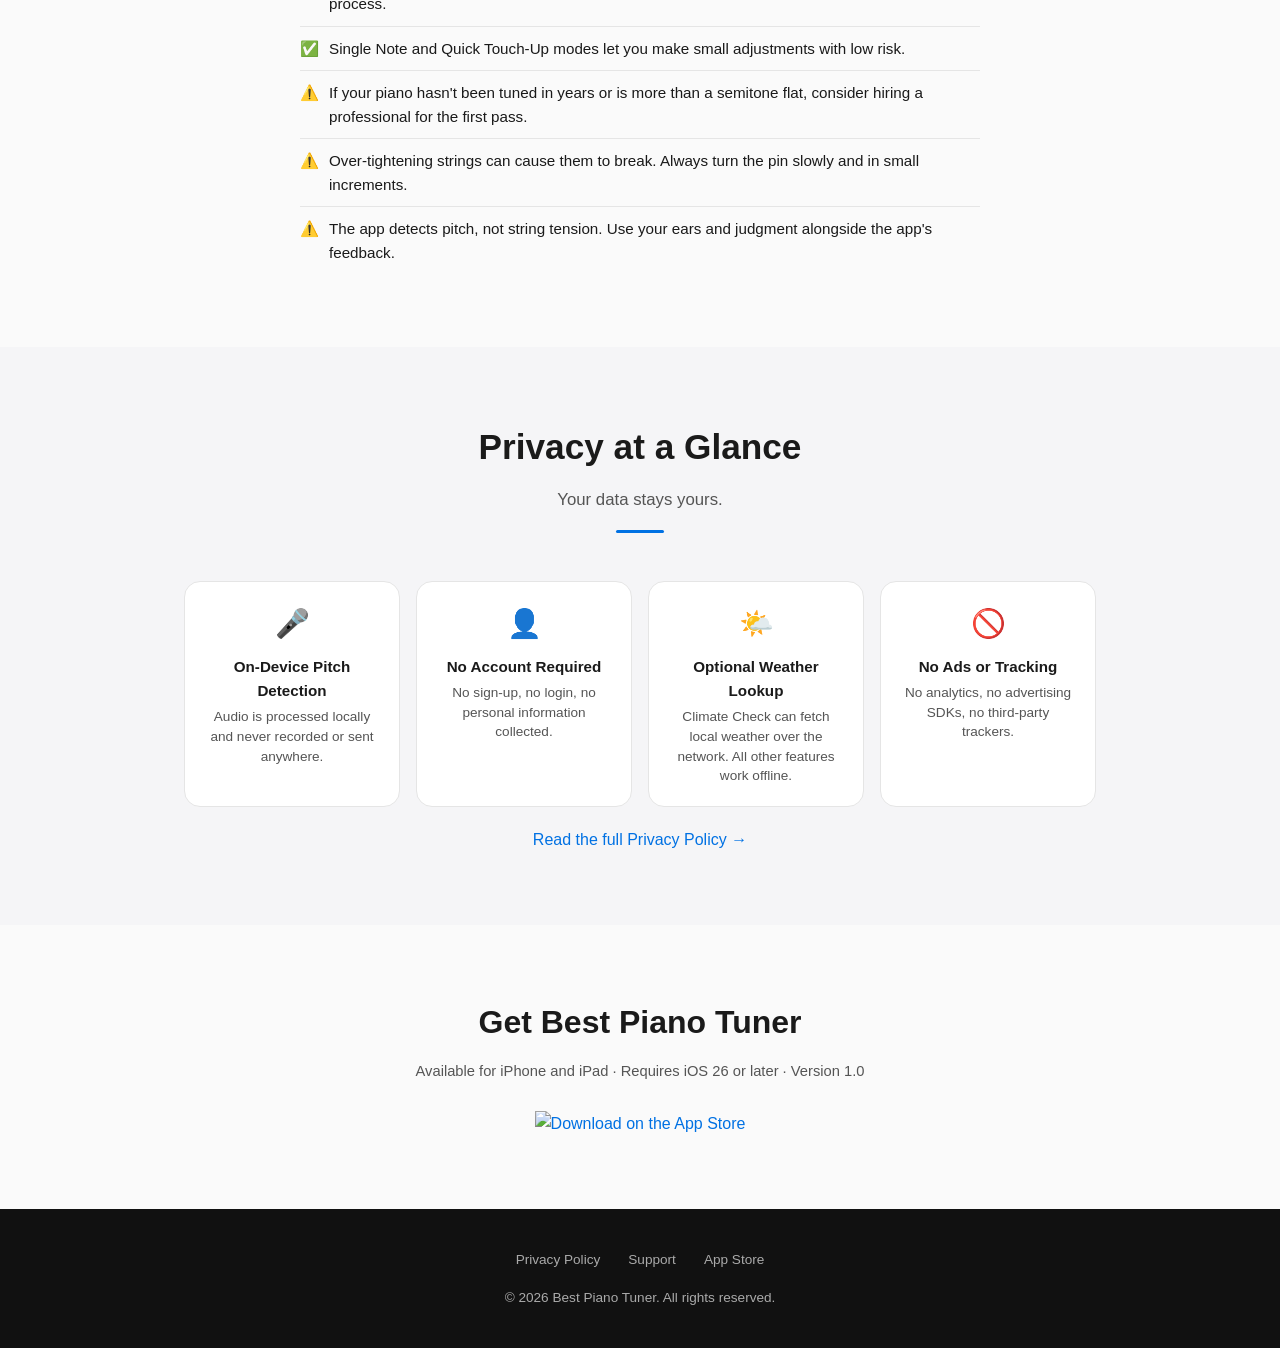
==== commit 20a3d792: "Replace Coming Soon CTAs with App Store download badges - Hero and bottom CTA now use the official A" ====
--- a/index.html
+++ b/index.html
@@ -67,7 +67,9 @@
       <p class="tagline">Tune your piano with confidence.</p>
       <p class="subtitle">Accurate pitch detection, step-by-step guidance, and built-in learning tools — designed for beginners and DIY piano owners.</p>
       <div class="hero-cta">
-        <a href="#download" class="cta-coming-soon">Coming Soon on the App Store</a>
+        <a href="https://apps.apple.com/app/best-piano-tuner" class="app-store-badge" aria-label="Download on the App Store">
+          <img src="https://developer.apple.com/assets/elements/badges/download-on-the-app-store.svg" alt="Download on the App Store">
+        </a>
         <span class="cta-note">iPhone &amp; iPad &middot; iOS 26 or later</span>
       </div>
     </div>
@@ -330,11 +332,11 @@
     <div class="container">
       <h2>Get Best Piano Tuner</h2>
       <p class="cta-details">
-        Available for iPhone and iPad &middot; Requires iOS 26 or later<br>
-        Version 1.0 &middot; Coming soon
+        Available for iPhone and iPad &middot; Requires iOS 26 or later &middot; Version 1.0
       </p>
-      <a href="#download" class="cta-coming-soon">Coming Soon on the App Store</a>
-      <span class="cta-note">We'll update this link as soon as the app is live.</span>
+      <a href="https://apps.apple.com/app/best-piano-tuner" class="app-store-badge" aria-label="Download on the App Store">
+        <img src="https://developer.apple.com/assets/elements/badges/download-on-the-app-store.svg" alt="Download on the App Store">
+      </a>
     </div>
   </section>
 
@@ -342,6 +344,7 @@
     <ul class="footer-links">
       <li><a href="privacy.html">Privacy Policy</a></li>
       <li><a href="support.html">Support</a></li>
+      <li><a href="https://apps.apple.com/app/best-piano-tuner">App Store</a></li>
     </ul>
     <p>&copy; 2026 Best Piano Tuner. All rights reserved.</p>
   </footer>
--- a/style.css
+++ b/style.css
@@ -189,22 +189,6 @@
   height: 54px;
 }
 
-.cta-coming-soon {
-  display: inline-block;
-  background: var(--color-accent);
-  color: #fff;
-  font-weight: 600;
-  font-size: 1.05rem;
-  padding: 14px 32px;
-  border-radius: 980px;
-  transition: background 0.2s, transform 0.2s;
-}
-
-.cta-coming-soon:hover {
-  background: var(--color-accent-hover);
-  transform: scale(1.04);
-  text-decoration: none;
-}
 
 .cta-note {
   display: block;
